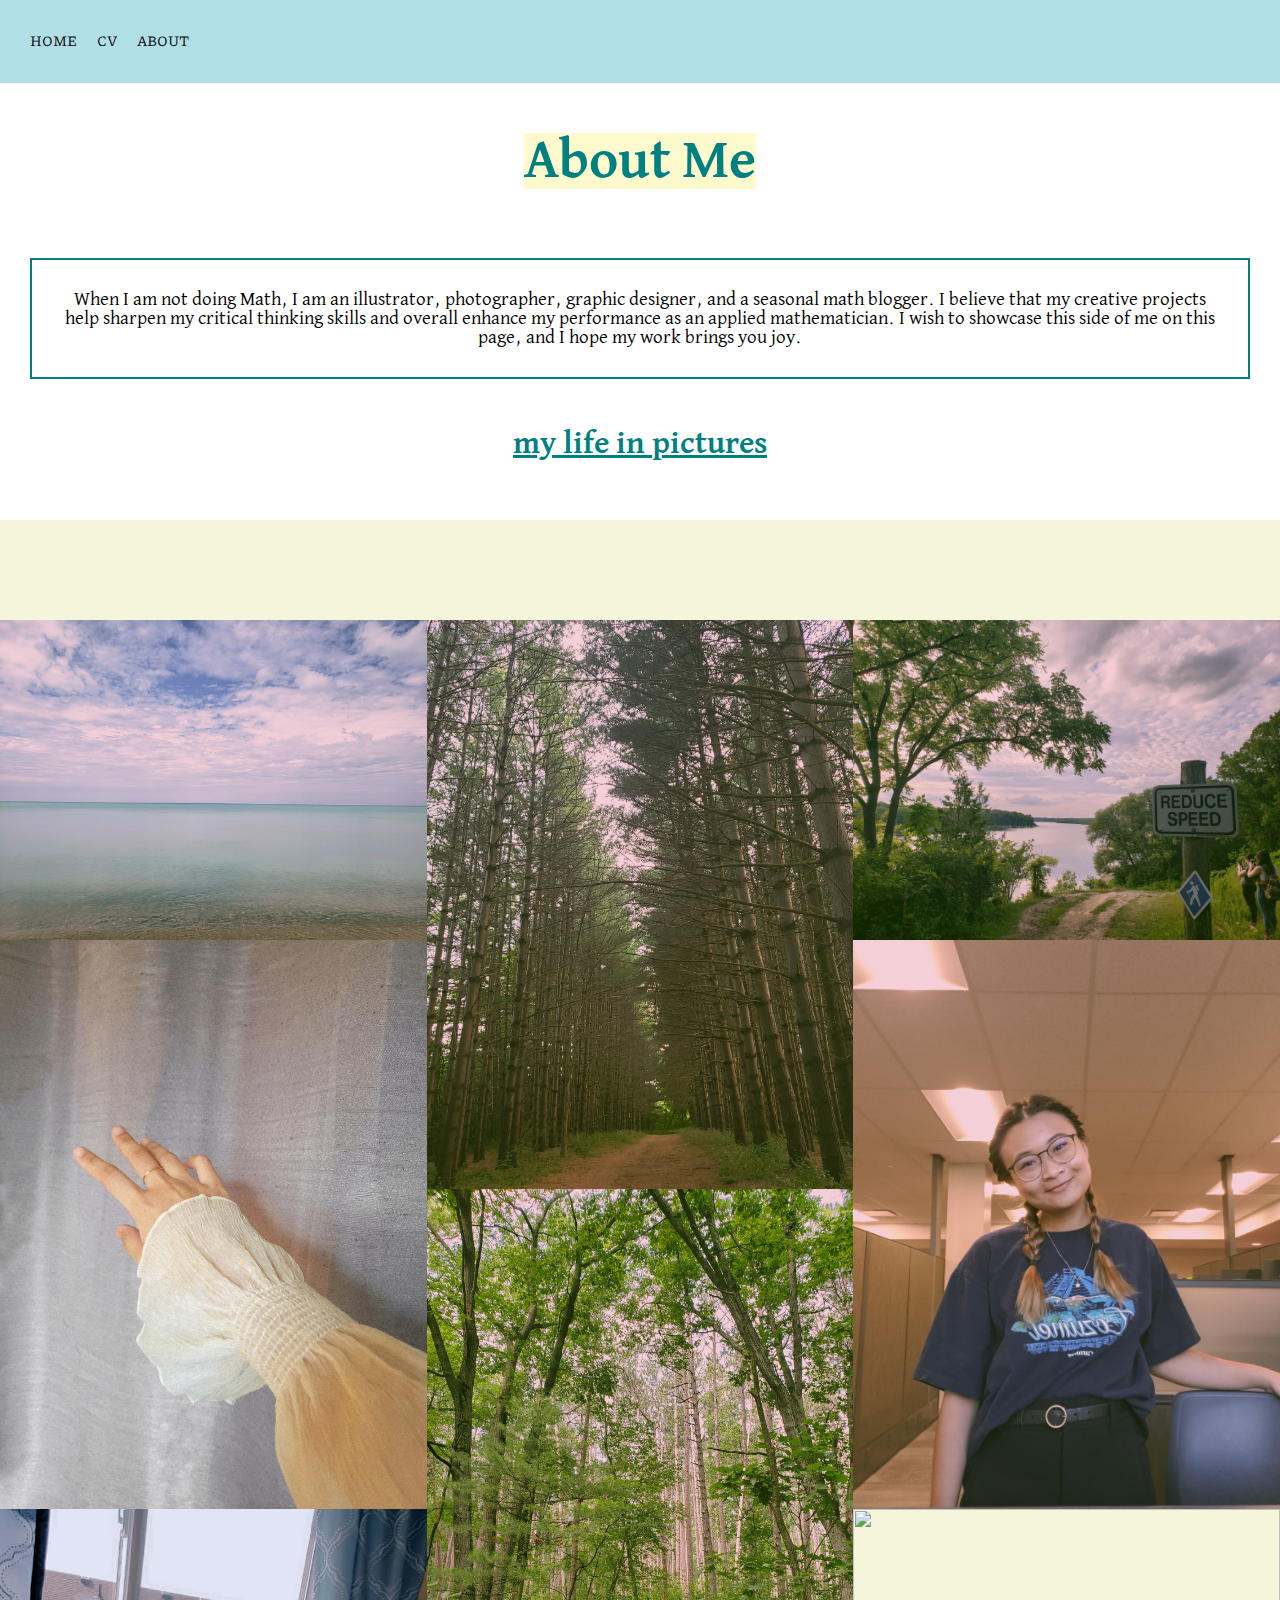
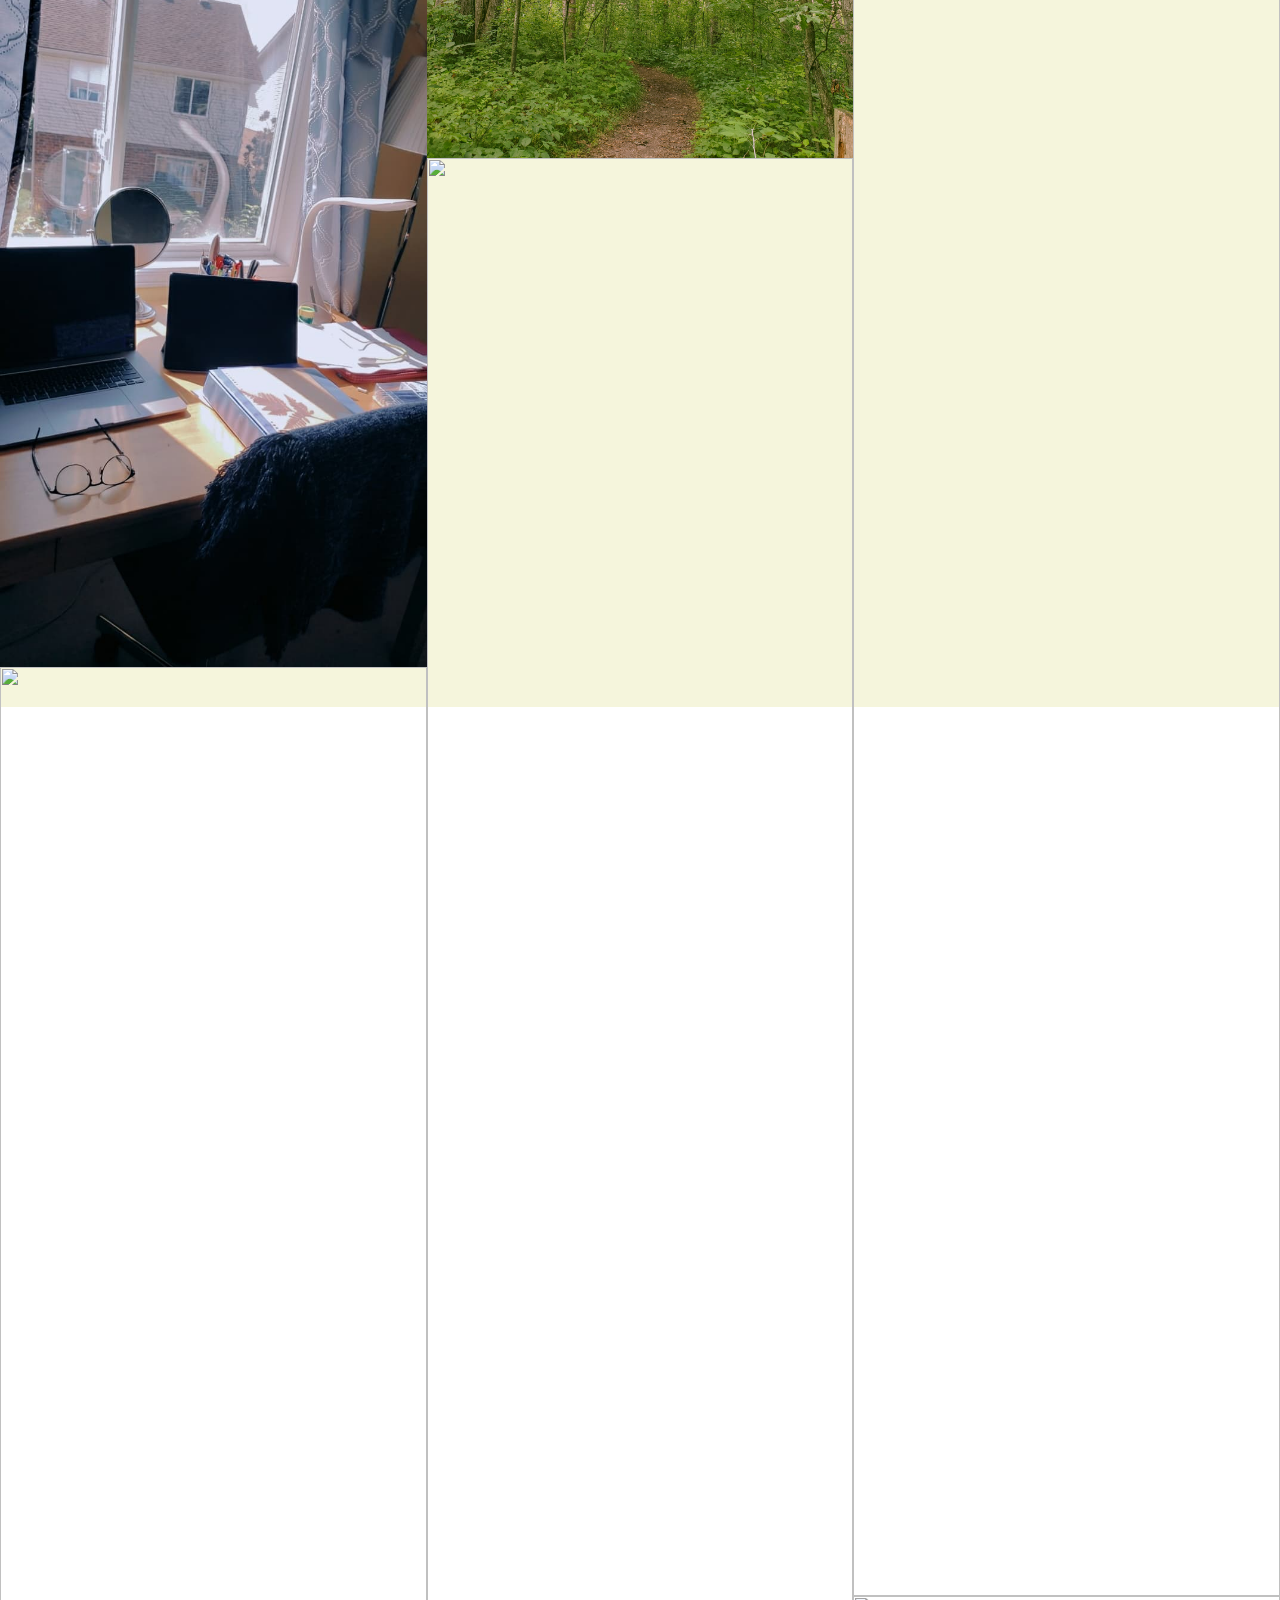
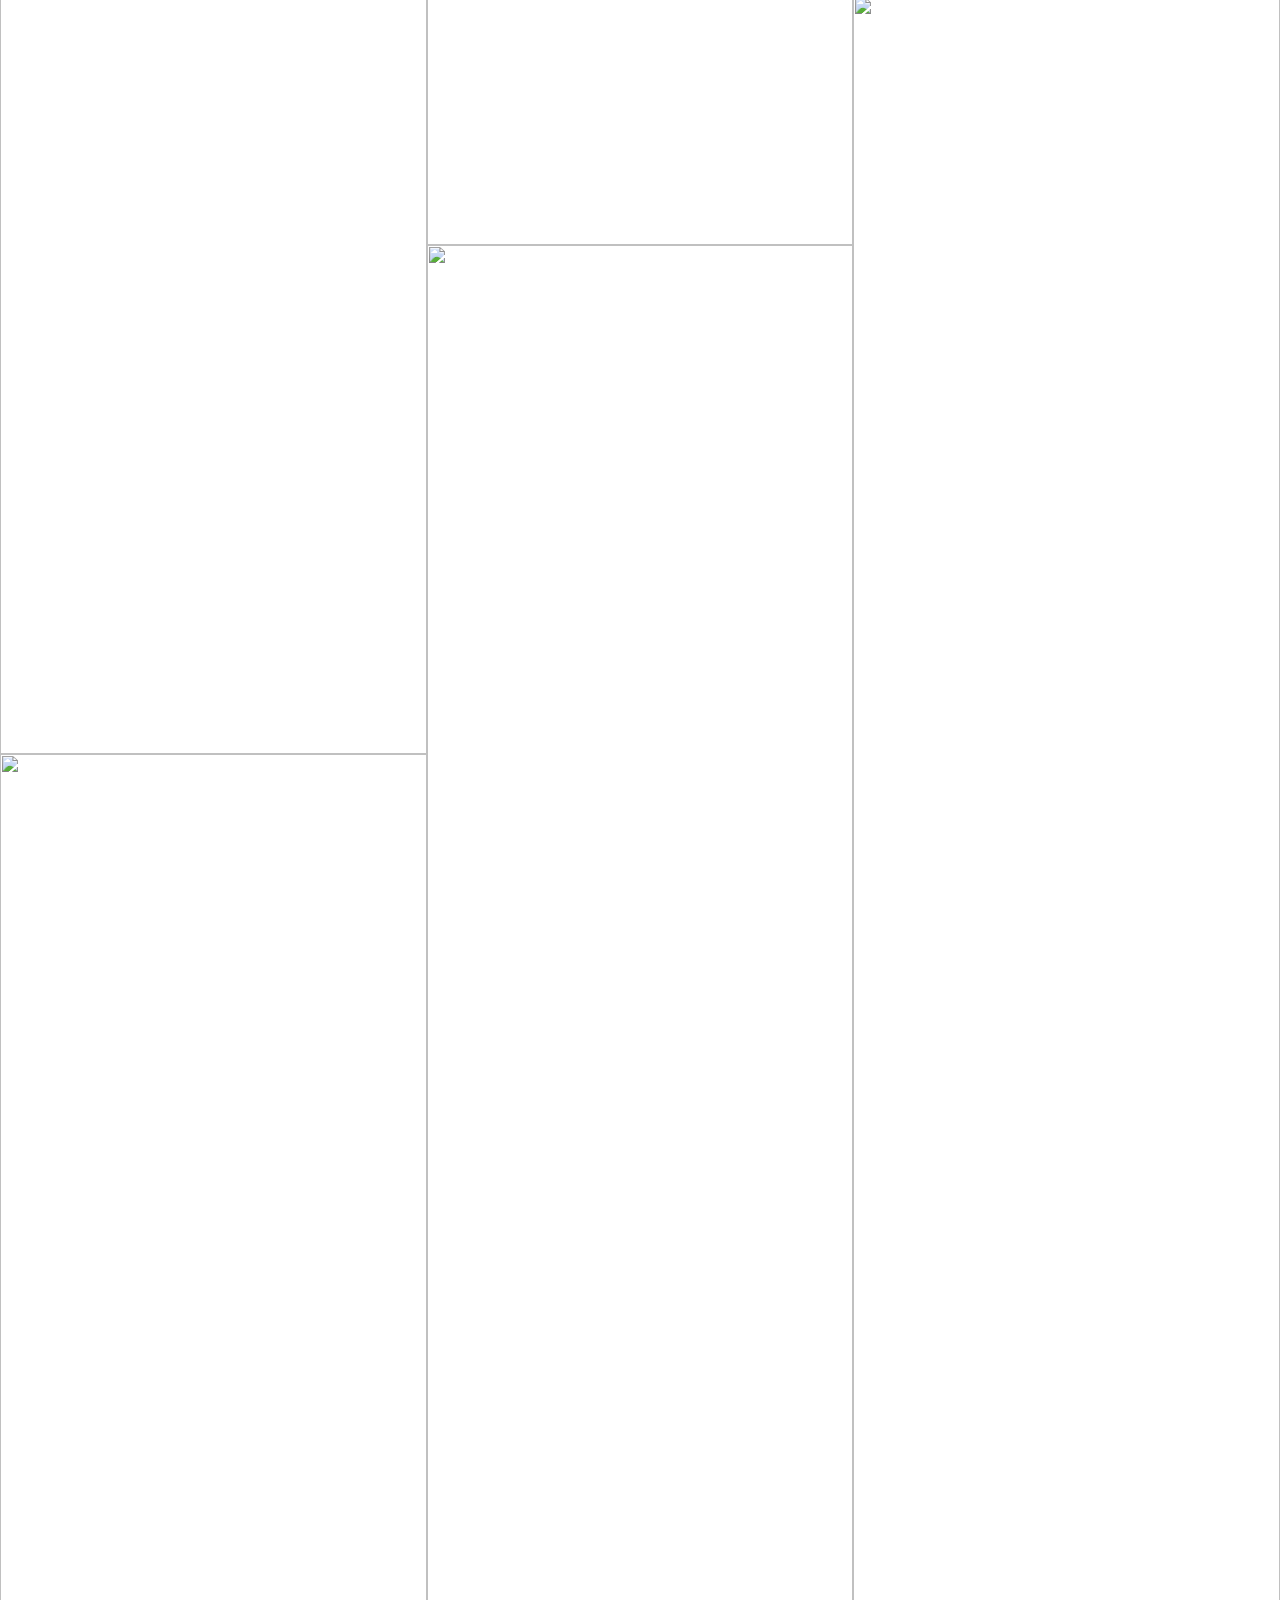
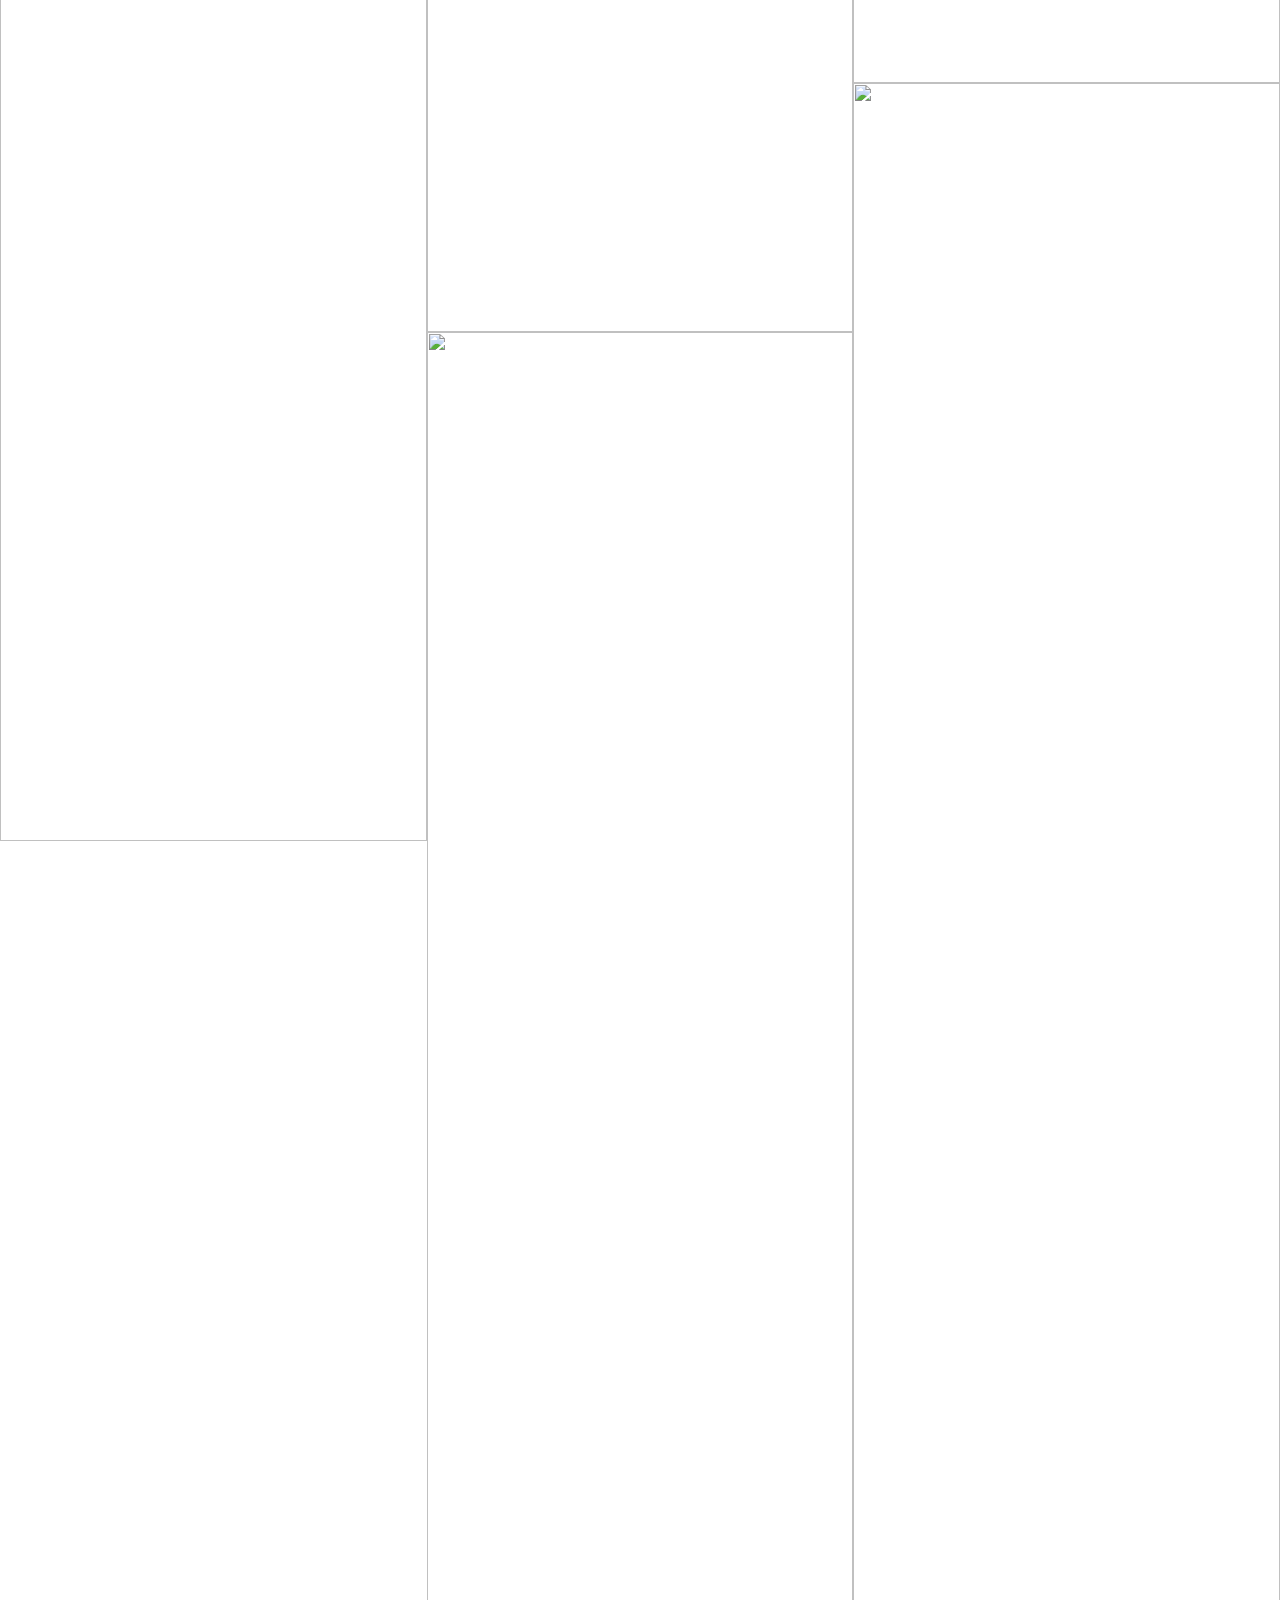
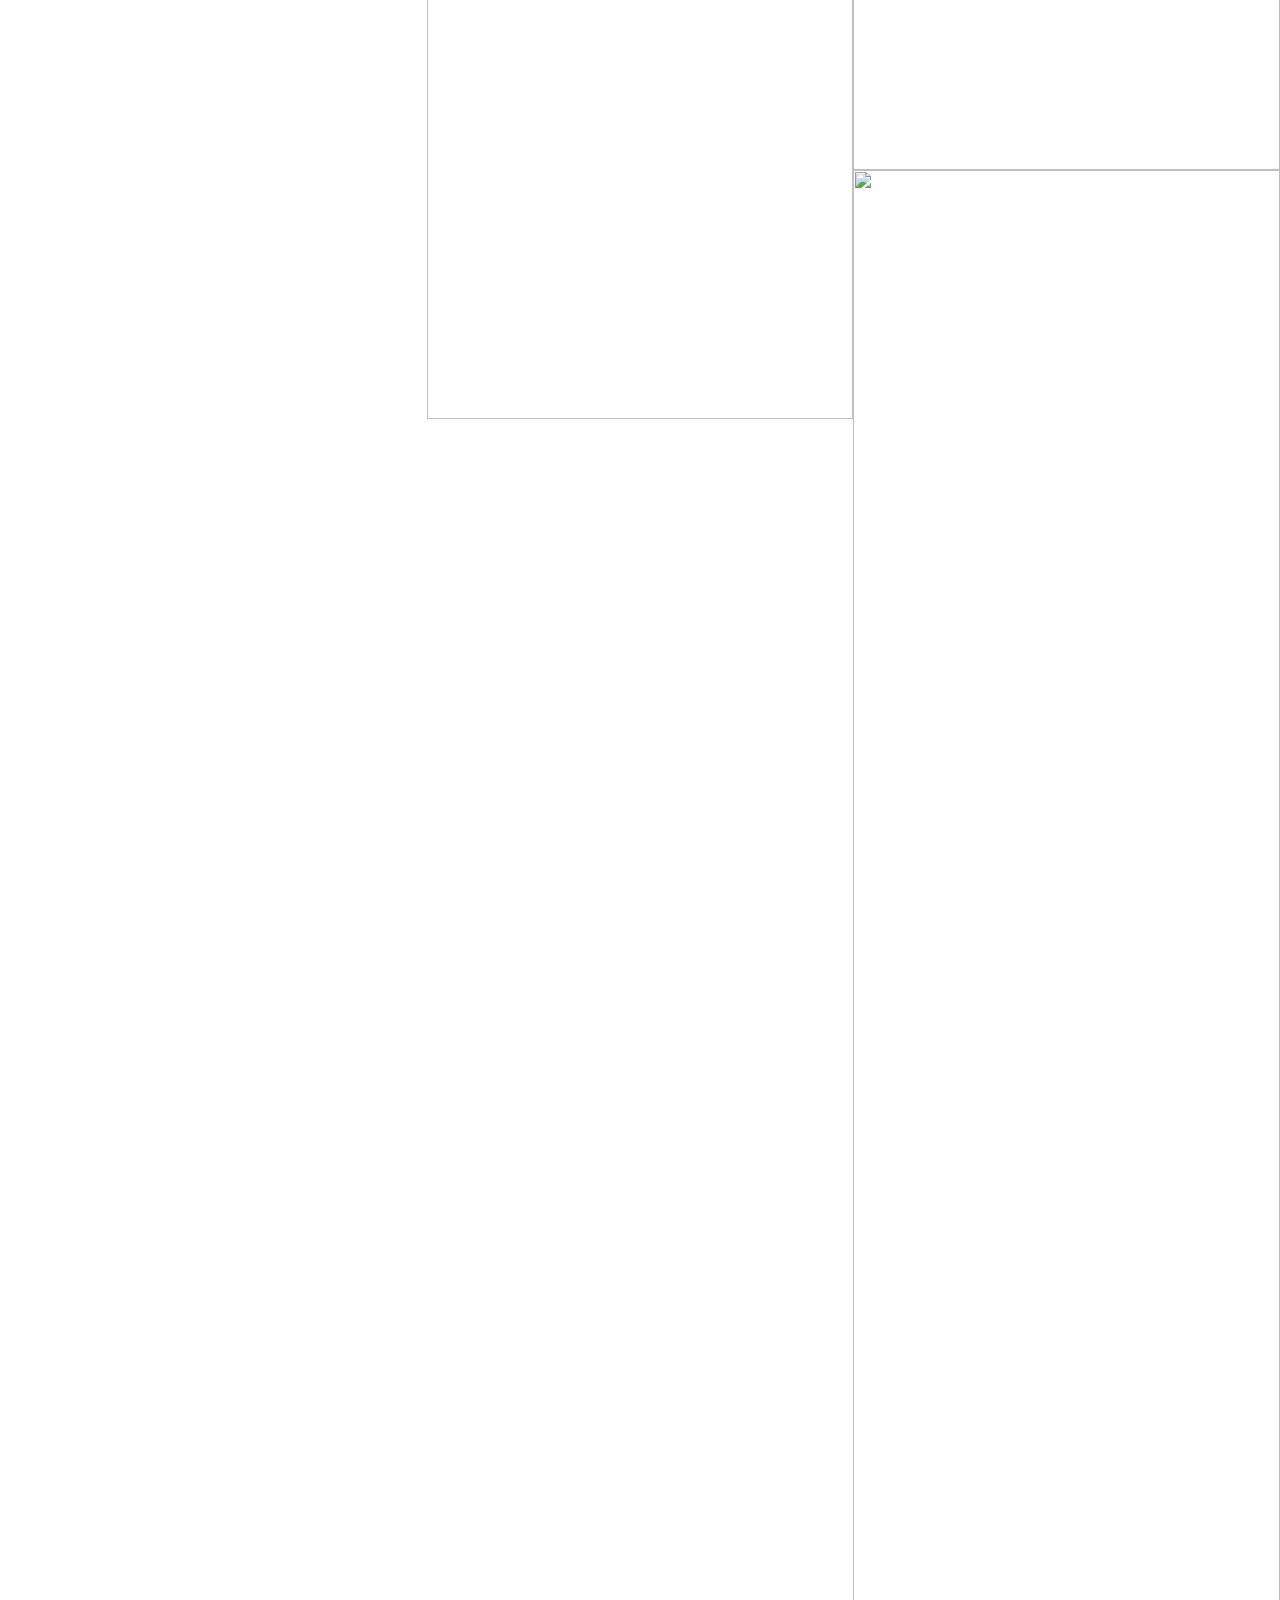
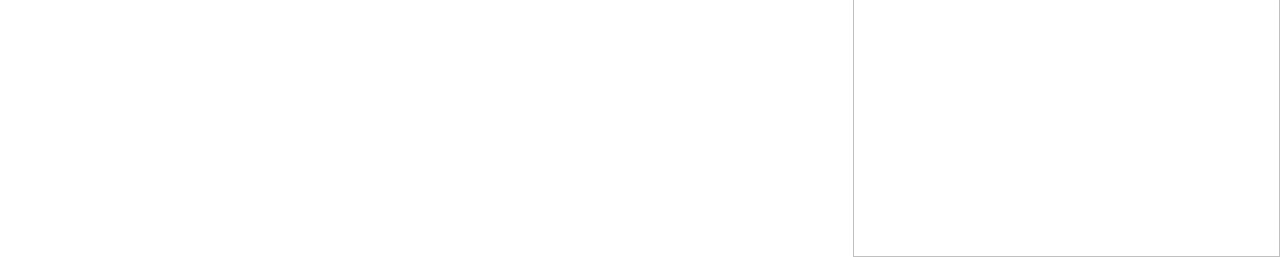
==== about.html @ 5fda8638 "Add files via upload" ====
</<!DOCTYPE html>
<html lang="en" dir="ltr">
  <head>
    <meta charset="utf-8">
    <title>About</title>
    <!-- fonts go here -->
    <link href="https://fonts.googleapis.com/css2?family=David+Libre&display=swap" rel="stylesheet">
    <link href="https://fonts.googleapis.com/css2?family=Piazzolla:ital,wght@1,600&display=swap" rel="stylesheet">
    <link rel="stylesheet" href="styles.css">
  </head>
  <body>
    <div class="container">
            <!-- NAVBAR-->
            <div class="nav-wrapper" id="myHeader">
                <div class="leftside">
                      <div class="nav-link-wrapper">
                          <a href="index.html">Home</a>
                      </div>
                      <div class="nav-link-wrapper">
                          <a href="CVweb.pdf">CV</a>
                      </div>
                      <div class="nav-link-wrapper">
                          <a href="about.html">About</a>
                      </div>
                </div>
              <div class="rightside">
                      <div class="brand">
                        <div> </div>
                      </div>
              </div>
            </div>
            <!-- CONTENT -->
            <div class="content-wrapper" >
              <div class="name"> <span class="highlightme"> About Me </span> </div>
              <div class="aboutprofile">
                <p>When I am not doing Math, I am an illustrator, photographer, graphic designer, and a seasonal math blogger.
                I believe that my creative projects help sharpen my critical thinking skills and overall enhance my performance as an applied mathematician.
                I wish to showcase this side of me on this page, and I hope my work brings you joy. </p>
                <h1> my life in pictures </h1>
                <!-- <table class="center">
                      <tr>
                      <td>photography</td>
                      </tr>
                      <tr>
                      <td>illustration</td>
                    </tr>
                    <tr>
                    <td>graphic design</td>
                  </tr>
                  <tr>
                  <td>applied mathematics </td>
                </tr>
                <tr>
                <td>painting</td>
              </tr>
                  </table> -->
             </div>
            </div>
            <!-- PORTFOLIO -->
               <div class="portfolio">
                  <div class="col1">
                    <img src="images/background1.jpg">
                    <img src="images/background4.jpg">
                    <img src="images/backgroundmath1.jpg">
                    <img src="images/profile6.jpg">
                    <img src="images/background9.jpg">
                  </div>
                  <div class="col2">
                    <img src="images/background2.jpg">
                    <img src="images/background5.jpg">
                    <img src="images/background6.jpg">
                    <img src="images/background8.jpg">
                    <img src="images/profile4.png"> </div>
                  <div class="col3">
                    <img src="images/background3.jpg">
                    <img src="images/profile2.jpg">
                    <img src="images/background7.jpg">
                    <img src="images/background10.jpg">
                    <img src="images/profile5.jpg">
                    <img src="images/background11.jpg">
                    </div>
                </div>
          </div>
</div>


  <script>
  window.onscroll = function() {myFunction()};

  var header = document.getElementById("myHeader");
  var sticky = header.offsetTop;

  function myFunction() {
    if (window.pageYOffset > sticky) {
      header.classList.add("sticky");
    } else {
      header.classList.remove("sticky");
    }
  }
  </script>


  </body>
</html>
---- styles.css ----
/*Master style*/
body{
  margin: 0px;
}
.responsive{
  width: 70%;
  height: auto;
}

.highlightme {background-color: LemonChiffon;}

.container{
  display: grid;
  grid-template-columns: 1fr;
  background-color: Beige;
}

.sticky {
  position: fixed;
  top: 0;
  width: 100%;
}

.sticky + .content-wrapper {
  padding-top: 60px;
}

a:link{
     color: PaleVioletRed;
     text-decoration: none;
}

a:hover{
     color: LightCoral;
     text-decoration: none;
}
a:visited{
  color: PaleVioletRed;
  text-decoration: line-through;
}


/* NAVBAR*/

.nav-wrapper{
  font-family: 'Piazzolla', sans-serif;
  display: flex;
  justify-content: space-between;
  padding: 30px;
  background-color: PowderBlue;
}

.leftside{
    display: flex;
}


.nav-wrapper > .leftside > div{
    margin-right: 20px;
    font-size: 0.9em;
    text-transform: uppercase;
}

.nav-link-wrapper{
  height: 22px;
  border-bottom: 1px solid transparent;
  transition: border-bottom 0.5s;
}

.nav-link-wrapper a {
  color: Black;
  text-decoration: none;
  transition: color 0.5s;
}

.nav-link-wrapper:hover {
  border-bottom: 1px solid black;
}

.nav-link-wrapper a:hover {
    color: Teal;
}

/* Content */
.content-wrapper{
  font-family: 'David Libre', sans-serif;
  display: grid;
  grid-template-columns: 1fr;
  background-color: White;
  margin-bottom: 100px;
}

.name{
  margin-top: 50px;
  margin-bottom: 20px;
  text-align: center;
  font-size: 3.5em;
  color: teal;
  font-weight: bold;
  /* text-transform: uppercase; */
}

/* .profile-wrapper{
  position: relative;
} */

.profile-img img {
  display: block;
  margin-left: auto;
  margin-right: auto;
  margin-bottom: 50px;
  margin-top: 50px;
  }


.title{
  margin-top: 50px;
  margin-bottom: 20px;
  text-align: center;
  font-size: 3em;
  color: teal;
}

.subtitles {
  max-width: 45em;
  margin-left: auto;
  margin-right: auto;
  font-size: 1.2em;
  color: black;
}
.subtitles p{
  text-align: center;
  border: 2px solid Teal;
  padding: 30px;
}

.container > .content-wrapper > .profile-wrapper > .subtitles a:link{
    color: CadetBlue;
    text-decoration: none;
}
.container > .content-wrapper > .profile-wrapper > .subtitles a:hover{
    color: LightCoral;
    text-decoration: none;
}
.container > .content-wrapper > .profile-wrapper > .subtitles a:visited{
    color: PaleVioletRed;
    text-decoration: line-through;
}

table.center {
  margin-left:20%;
  margin-right:20%;
}

table{
  font-size: 1.2em;
  margin-bottom: 50px;
}

tr, td {
  padding-left: 30px;
}

tr:hover{
  background-color: LemonChiffon;
}

.footer-wrapper{
  position: relative;
  width: 100%;
  font-family: 'Piazzolla', sans-serif;
}
.footer-wrapper > img{
  display: block;
  width: 100%;
  height: auto;
}

.overlay {
  position: absolute;
  top: 0;
  bottom: 0;
  left: 0;
  right: 0;
  height: 100%;
  width: 100%;
  opacity: 0;
  transition: .5s ease;
  background-color: Teal;
}

.footer-wrapper:hover .overlay {
  opacity: 1;
}

.footer-text {
  margin: 30px;
  position: absolute;
  top: 50%;
  left: 50%;
  transform: translate(-50%, -50%);
  -ms-transform: translate(-50%, -50%);
  border-bottom: 1px solid LemonChiffon;
}

.footer-text p{
  text-align: center;
  color: LemonChiffon;
  font-size: 20px;
}


/* ABOUT ME */

.aboutprofile{
  display: grid;
  grid-template-columns: 1fr;
  padding: 30px;
}

.aboutimg{
  width: 100%;
  height: auto;
}

.aboutprofile > p {
  text-align: center;
  padding: 30px;
  font-size: 1.2em;
  margin-left: auto;
  margin-right: auto;
  border: 2px solid Teal;
}

.aboutprofile > table {
  background-color: PowderBlue;
  padding: 30px;
}

.aboutprofile > table tr:hover{
  text-decoration: line-through;
}

.aboutprofile > h1{
  text-decoration: underline;
}

h1{
  text-align: center;
  color: Teal;
  margin-top: 30px;
  margin-bottom: 30px;
}

/*portfolio*/
.portfolio{
  display: grid;
  grid-template-columns: 1fr 1fr 1fr;
}

.col1 img{
  width: 100%;
  height: auto;
}

.col2 img{
  width: 100%;
  height: auto;
}


.col3 img{
  width: 100%;
  height: auto;
}
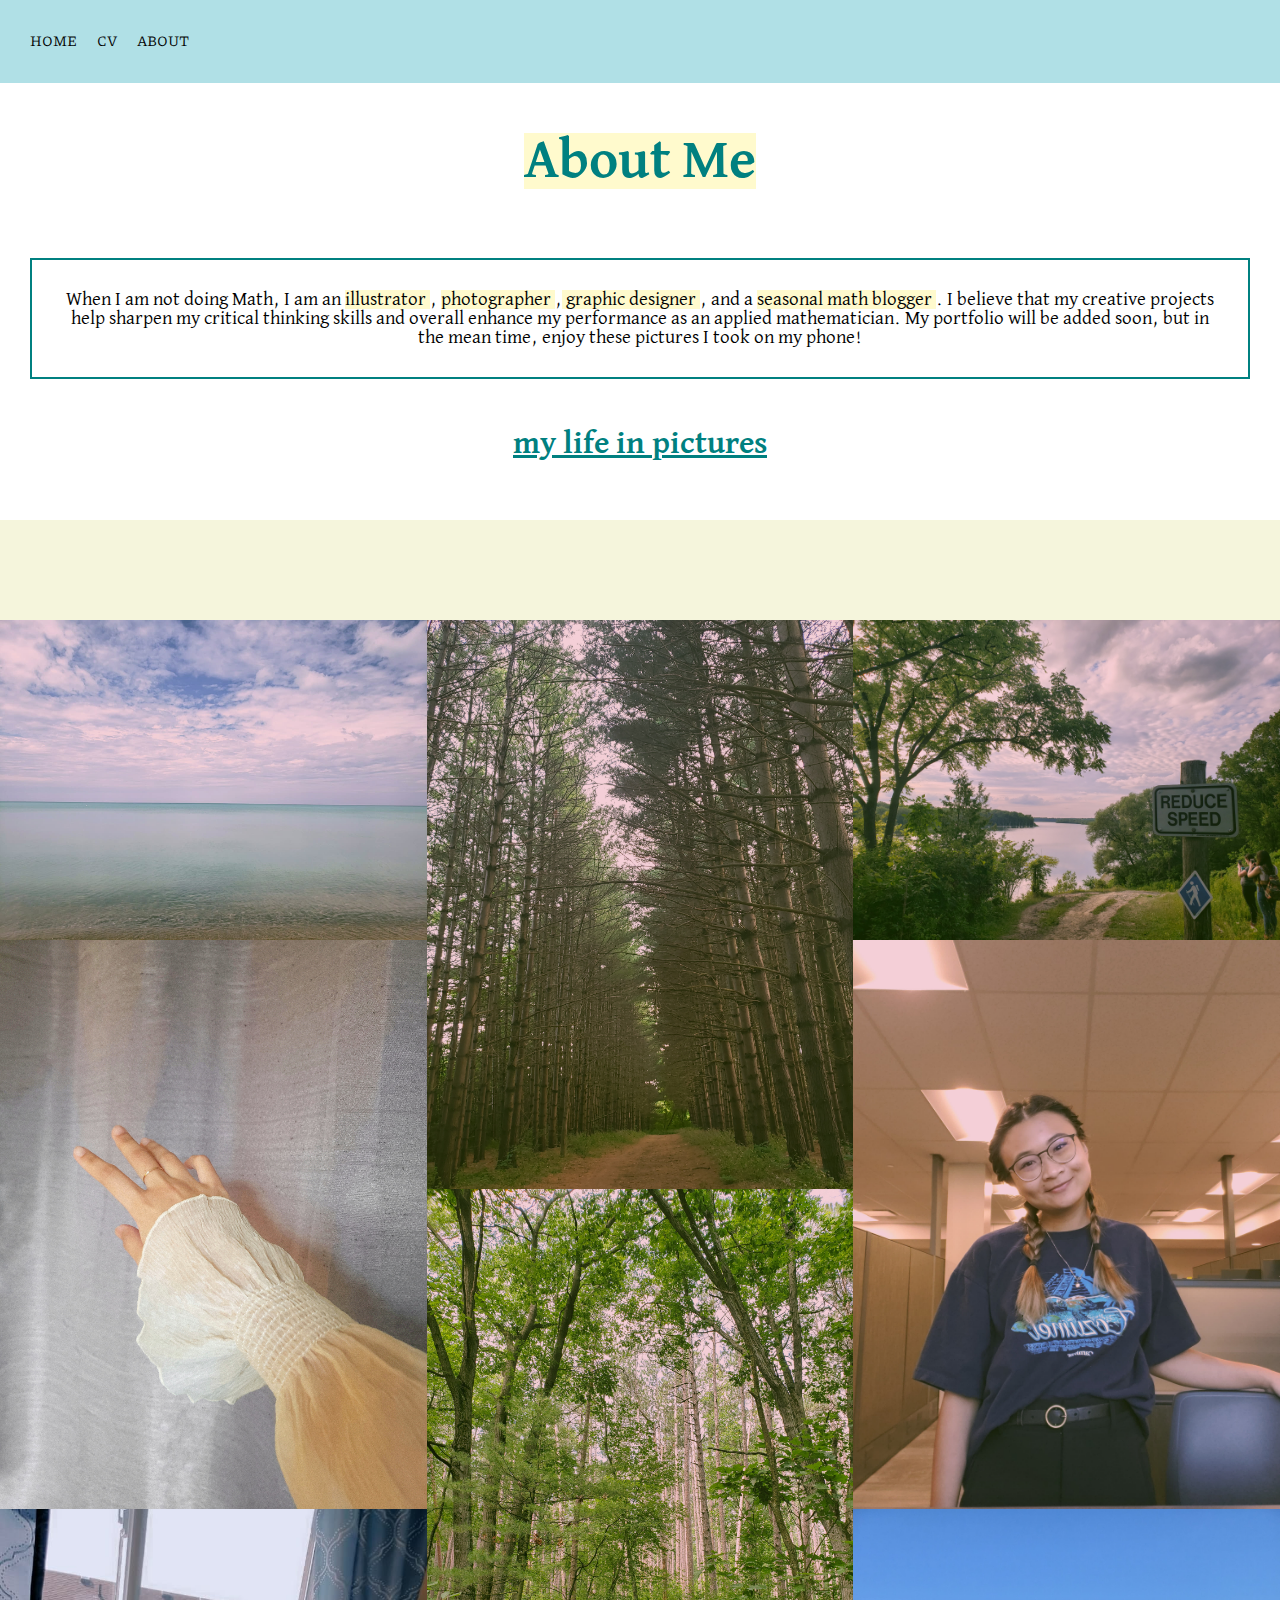
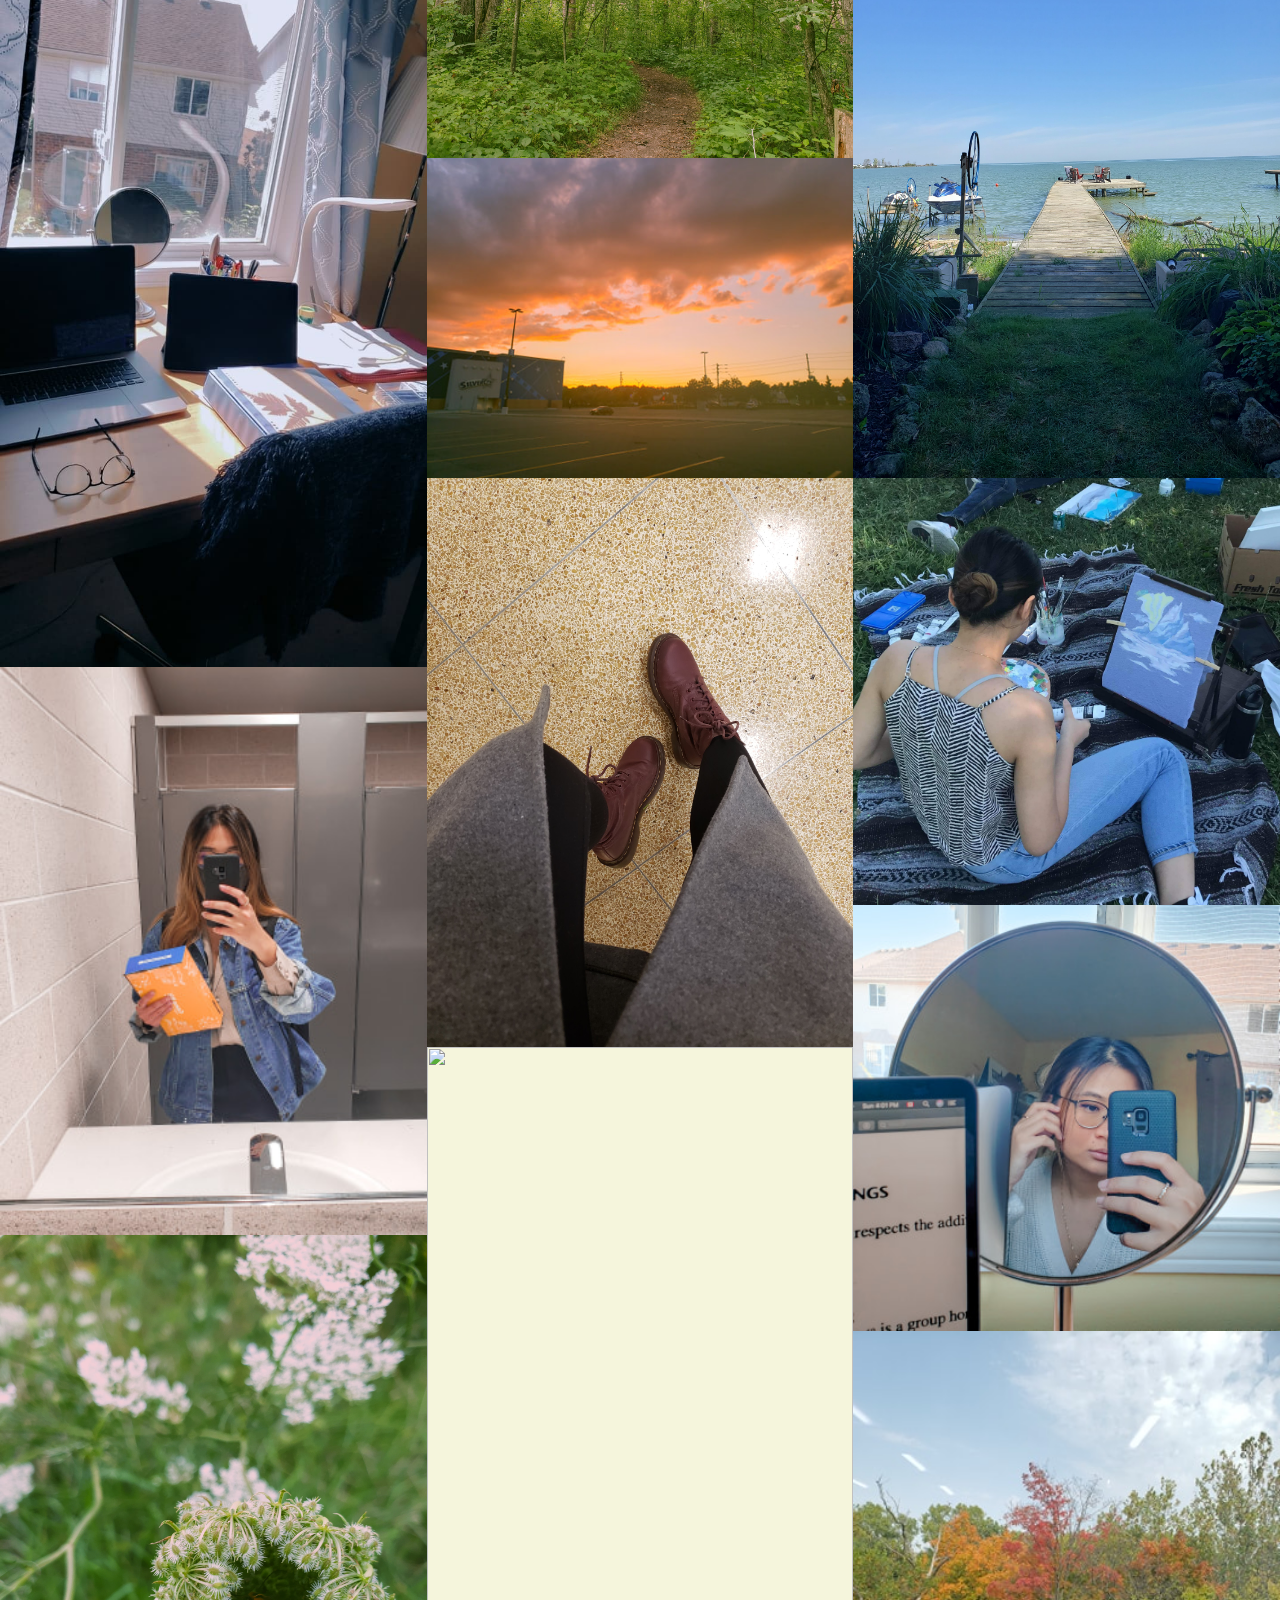
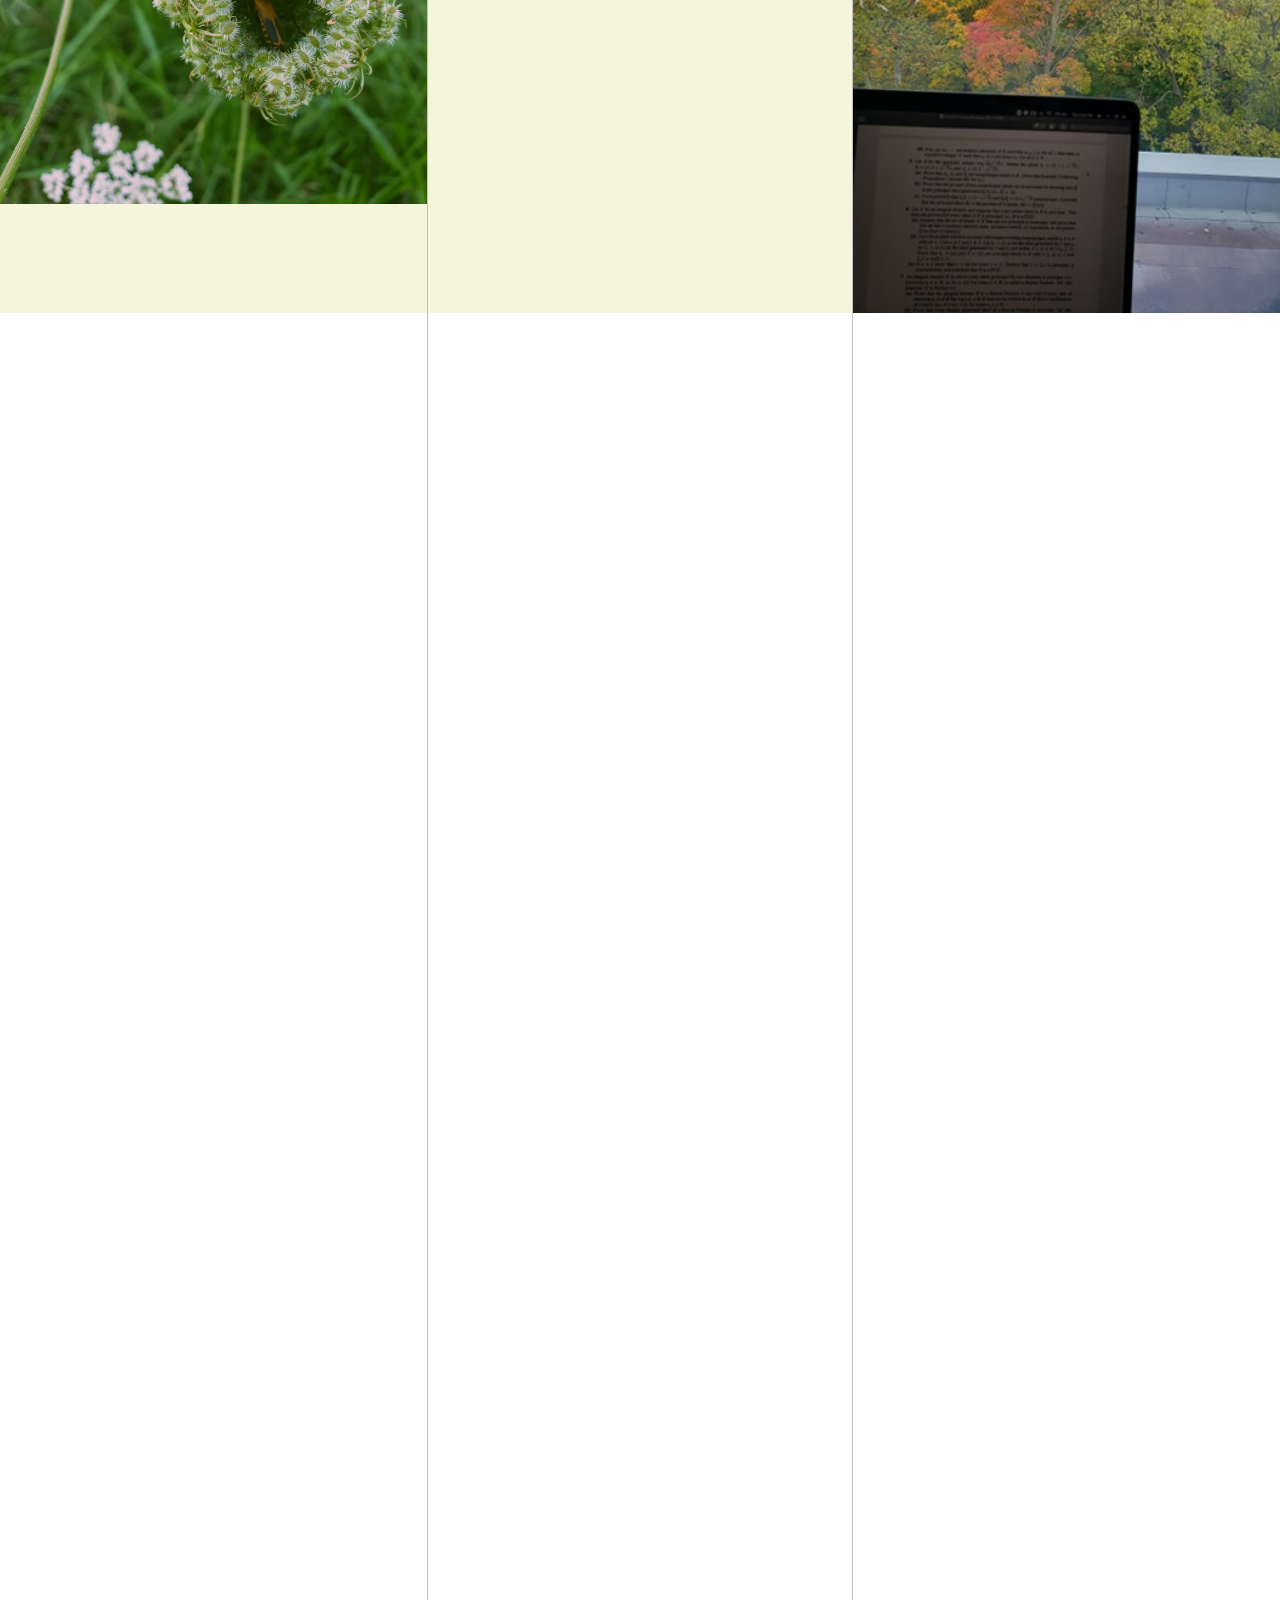
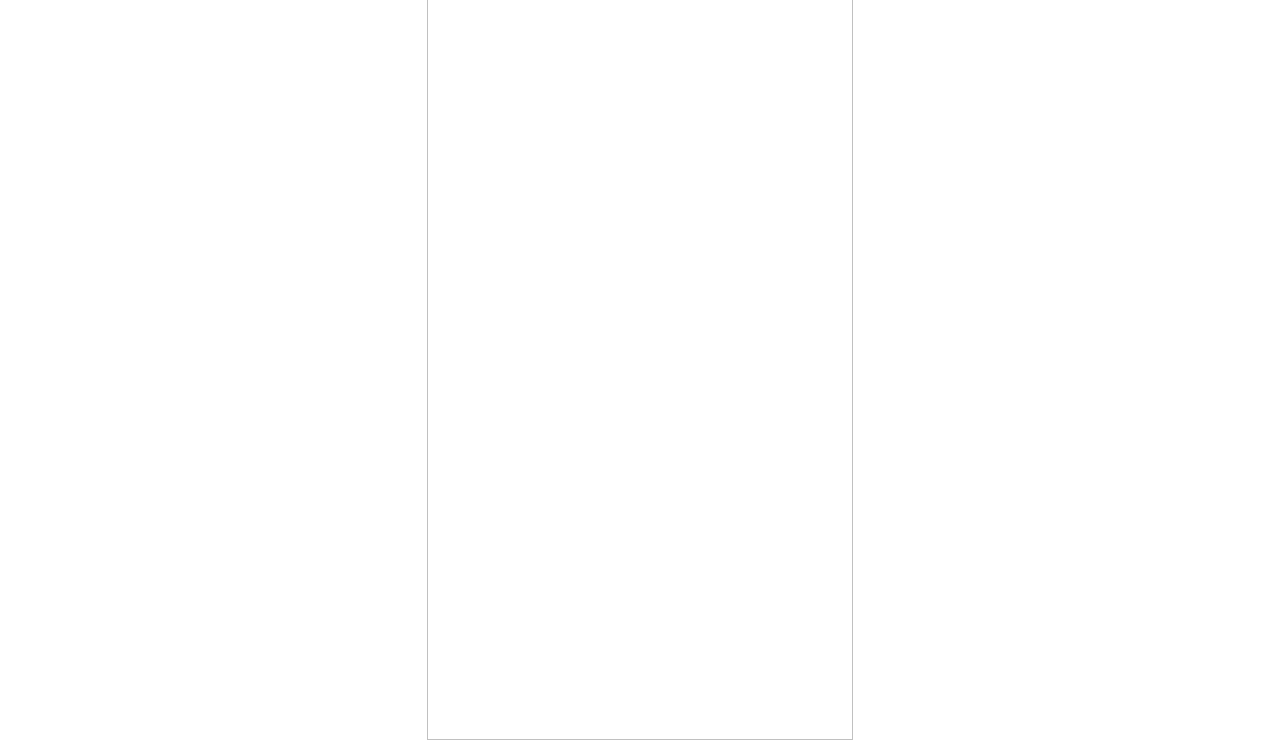
==== commit 3e76eb75: "change about blurb" ====
--- a/about.html
+++ b/about.html
@@ -33,9 +33,9 @@
             <div class="content-wrapper" >
               <div class="name"> <span class="highlightme"> About Me </span> </div>
               <div class="aboutprofile">
-                <p>When I am not doing Math, I am an illustrator, photographer, graphic designer, and a seasonal math blogger.
+                <p>When I am not doing Math, I am an <span class="highlightme">illustrator </span>, <span class="highlightme">photographer </span>,<span class="highlightme"> graphic designer </span>, and a <span class="highlightme">seasonal math blogger </span>.
                 I believe that my creative projects help sharpen my critical thinking skills and overall enhance my performance as an applied mathematician.
-                I wish to showcase this side of me on this page, and I hope my work brings you joy. </p>
+                My portfolio will be added soon, but in the mean time, enjoy these pictures I took on my phone! </p>
                 <h1> my life in pictures </h1>
                 <!-- <table class="center">
                       <tr>
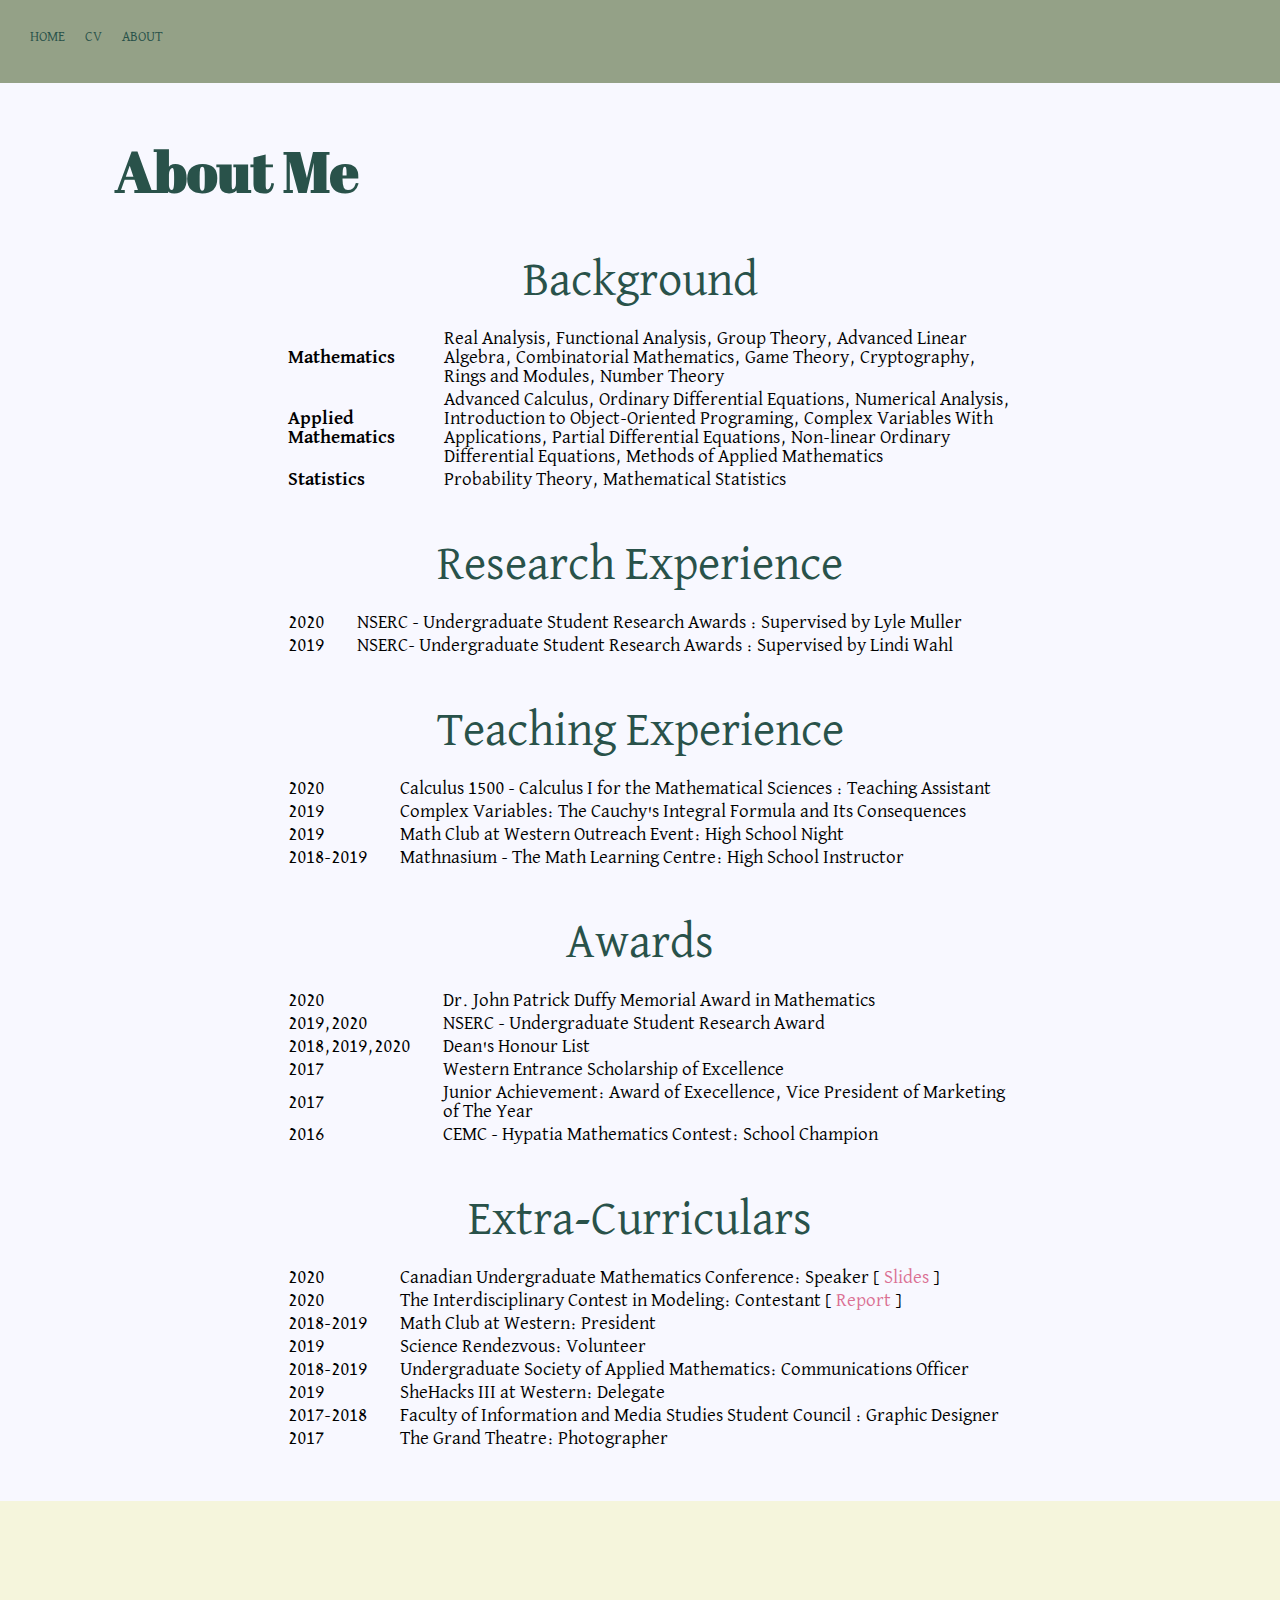
==== commit 5124a0f6: "updated homepage" ====
--- a/about.html
+++ b/about.html
@@ -6,6 +6,7 @@
     <!-- fonts go here -->
     <link href="https://fonts.googleapis.com/css2?family=David+Libre&display=swap" rel="stylesheet">
     <link href="https://fonts.googleapis.com/css2?family=Piazzolla:ital,wght@1,600&display=swap" rel="stylesheet">
+    <link href="https://fonts.googleapis.com/css2?family=Abril+Fatface&display=swap" rel="stylesheet">
     <link rel="stylesheet" href="styles.css">
   </head>
   <body>
@@ -31,33 +32,116 @@
             </div>
             <!-- CONTENT -->
             <div class="content-wrapper" >
-              <div class="name"> <span class="highlightme"> About Me </span> </div>
-              <div class="aboutprofile">
-                <p>When I am not doing Math, I am an <span class="highlightme">illustrator </span>, <span class="highlightme">photographer </span>,<span class="highlightme"> graphic designer </span>, and a <span class="highlightme">seasonal math blogger </span>.
-                I believe that my creative projects help sharpen my critical thinking skills and overall enhance my performance as an applied mathematician.
-                My portfolio will be added soon, but in the mean time, enjoy these pictures I took on my phone! </p>
-                <h1> my life in pictures </h1>
-                <!-- <table class="center">
-                      <tr>
-                      <td>photography</td>
-                      </tr>
-                      <tr>
-                      <td>illustration</td>
-                    </tr>
-                    <tr>
-                    <td>graphic design</td>
-                  </tr>
-                  <tr>
-                  <td>applied mathematics </td>
-                </tr>
-                <tr>
-                <td>painting</td>
-              </tr>
-                  </table> -->
+              <div class="name"> <span style="font-size: 3.5em; font-family: Abril Fatface"> About Me </span> </div>
+               <!-- <div class="aboutprofile">
+                <p> I first became fastinated with math when I was in my first year at Western University, so I switched my major from media studies to applied math, as I saw the power in applications of math in everyday life.  When I'm not doing math, I am an illustrator, a graphic designer, and a photographer. </p>
+             </div> -->
+             <div class="cvsum-wrapper">
+               <div class="title"> Background </div>
+                 <div class"experiences">
+                     <table class="center">
+                           <tr>
+                           <td> <b> Mathematics </b> </td>
+                           <td> Real Analysis, Functional Analysis, Group Theory, Advanced Linear Algebra, Combinatorial Mathematics, Game Theory, Cryptography, Rings and Modules, Number Theory  </td>
+                           </tr>
+                           <tr>
+                           <td> <b> Applied Mathematics </b> </td>
+                           <td> Advanced Calculus, Ordinary Differential Equations, Numerical Analysis, Introduction to Object-Oriented Programing, Complex Variables With Applications, Partial Differential Equations, Non-linear Ordinary Differential Equations, Methods of Applied Mathematics  </td>
+                         </tr>
+                         <tr>
+                         <td> <b> Statistics </b> </td>
+                         <td> Probability Theory, Mathematical Statistics </td>
+                       </tr>
+                       </table>
+                     </div>
+                 <div class="title"> Research Experience </div>
+                   <div class"experiences">
+                       <table class="center">
+                             <tr>
+                             <td>2020</td>
+                             <td> NSERC - Undergraduate Student Research Awards : Supervised by Lyle Muller </td>
+                             </tr>
+                             <tr>
+                             <td>2019</td>
+                             <td> NSERC- Undergraduate Student Research Awards : Supervised by Lindi Wahl</td>
+                           </tr>
+                         </table>
+                       </div>
+                 <div class="title"> Teaching Experience </div>
+                 <div class="experiences">
+                     <table class="center" >
+                       <tr>
+                       <td> 2020 </td> <td> Calculus 1500 - Calculus I for the Mathematical Sciences : Teaching Assistant </td>
+                       </tr>
+                       <tr>
+                       <td> 2019 </td> <td> Complex Variables: The Cauchy's Integral Formula and Its Consequences</td>
+                       </tr>
+                       <tr>
+                       <td> 2019 </td> <td> Math Club at Western Outreach Event: High School Night </td>
+                       </tr>
+                       <tr>
+                       <td> 2018-2019 </td> <td> Mathnasium - The Math Learning Centre: High School Instructor </td>
+                       </tr>
+                     </table>
+                 </div>
+                 <div class="title"> Awards </div>
+                 <div class="experiences">
+                   <table class="center" >
+                     <tr>
+                     <td> 2020 </td> <td> Dr. John Patrick Duffy Memorial Award in Mathematics </td>
+                     </tr>
+                     <tr>
+                     <td> 2019,2020 </td> <td> NSERC - Undergraduate Student Research Award </td>
+                     </tr>
+                     <tr>
+                     <td> 2018,2019,2020 </td> <td> Dean's Honour List</td>
+                     </tr>
+                     <tr>
+                     <td> 2017 </td> <td> Western Entrance Scholarship of Excellence </td>
+                     </tr>
+                     <tr>
+                     <td> 2017 </td> <td> Junior Achievement: Award of Execellence, Vice President of Marketing of The Year </td>
+                     </tr>
+                     <tr>
+                     <td> 2016 </td> <td> CEMC - Hypatia Mathematics Contest: School Champion </td>
+                     </tr>
+                   </table>
+                 </div>
+                 <div class="title"> Extra-Curriculars </div>
+                 <div class="experiences">
+                   <table class="center" >
+                     <tr>
+                     <td> 2020 </td> <td> Canadian Undergraduate Mathematics Conference: Speaker [<a href="CUMC2020.pdf"> Slides </a>] </td>
+                     </tr>
+                     <tr>
+                     <td> 2020 </td> <td> The Interdisciplinary Contest in Modeling: Contestant [ <a href="ICM.pdf"> Report </a>]</td>
+                     </tr>
+                     <tr>
+                     <td> 2018-2019 </td> <td> Math Club at Western: President </td>
+                     </tr>
+                     <tr>
+                     <td> 2019 </td> <td> Science Rendezvous: Volunteer </td>
+                     </tr>
+                     <td> 2018-2019 </td> <td> Undergraduate Society of Applied Mathematics: Communications Officer </td>
+                     </tr>
+                     <tr>
+                     <td> 2019 </td> <td> SheHacks III at Western: Delegate </td>
+                     </tr>
+                     <tr>
+                     <td> 2017-2018 </td> <td> Faculty of Information and Media Studies Student Council : Graphic Designer </td>
+                     </tr>
+                     <tr>
+                     <td> 2017 </td> <td> The Grand Theatre: Photographer </td>
+                     </tr>
+                   </table>
+                 </div>
              </div>
+
+
             </div>
+
             <!-- PORTFOLIO -->
-               <div class="portfolio">
+               <!-- <div class="portfolio">
                   <div class="col1">
                     <img src="images/background1.jpg">
                     <img src="images/background4.jpg">
@@ -79,7 +163,7 @@
                     <img src="images/profile5.jpg">
                     <img src="images/background11.jpg">
                     </div>
-                </div>
+                </div> -->
           </div>
 </div>
 
--- a/styles.css
+++ b/styles.css
@@ -7,7 +7,7 @@
   height: auto;
 }
 
-.highlightme {background-color: LemonChiffon;}
+.highlightme {background-color: ghostwhite;}
 
 .container{
   display: grid;
@@ -43,11 +43,11 @@
 /* NAVBAR*/
 
 .nav-wrapper{
-  font-family: 'Piazzolla', sans-serif;
+  font-family: 'David Libre', sans-serif;
   display: flex;
   justify-content: space-between;
   padding: 30px;
-  background-color: PowderBlue;
+  background-color: #94A187;
 }
 
 .leftside{
@@ -68,7 +68,7 @@
 }
 
 .nav-link-wrapper a {
-  color: Black;
+  color: #29524A;
   text-decoration: none;
   transition: color 0.5s;
 }
@@ -84,18 +84,20 @@
 /* Content */
 .content-wrapper{
   font-family: 'David Libre', sans-serif;
-  display: grid;
-  grid-template-columns: 1fr;
-  background-color: White;
+  /* display: grid;
+  grid-template-columns: 1fr; */
+  background-color: #F8F8FF;
   margin-bottom: 100px;
 }
 
 .name{
+  /* font-family: 'Abril Fatface', sans-serif; */
   margin-top: 50px;
   margin-bottom: 20px;
-  text-align: center;
-  font-size: 3.5em;
-  color: teal;
+  margin-left: 9%;
+  text-align: left;
+  /* font-size: 3.5em; */
+  color: #29524A;
   font-weight: bold;
   /* text-transform: uppercase; */
 }
@@ -110,6 +112,7 @@
   margin-right: auto;
   margin-bottom: 50px;
   margin-top: 50px;
+  box-shadow: 10px 10px 5px grey;
   }
 
 
@@ -118,19 +121,45 @@
   margin-bottom: 20px;
   text-align: center;
   font-size: 3em;
-  color: teal;
+  color: #29524A;
+}
+
+.greet{
+  margin-left: 10%;
+  font-size:12em;
+  font-family: 'Abril Fatface';
+  color: #29524A;
+}
+.button-wrapper{
+    margin-left: 16%;
+}
+.button-style{
+    width: 150px;
+    border: none;
+    color: #29524A;
+    padding: 15px 32px;
+    text-align: center;
+    font-family: 'Abril Fatface';
+    display: inline-block;
+    font-size: 1.5em;
+    margin: 4px 2px;
+    cursor: pointer;
+    background-color: #e9bcb7;
+    border-radius: 24px;
 }
 
 .subtitles {
-  max-width: 45em;
-  margin-left: auto;
-  margin-right: auto;
-  font-size: 1.2em;
+  max-width: 30em;
+  /* margin-left: auto;
+  margin-right: auto; */
+  margin-top: auto;
+  margin-bottom: auto;
+  font-size: 1.5em;
   color: black;
+
 }
 .subtitles p{
-  text-align: center;
-  border: 2px solid Teal;
+  text-align: left;
   padding: 30px;
 }
 
@@ -200,12 +229,12 @@
   left: 50%;
   transform: translate(-50%, -50%);
   -ms-transform: translate(-50%, -50%);
-  border-bottom: 1px solid LemonChiffon;
+  border-bottom: 1px solid #94A187;
 }
 
 .footer-text p{
   text-align: center;
-  color: LemonChiffon;
+  color: #29524A;
   font-size: 20px;
 }
 
@@ -213,9 +242,6 @@
 /* ABOUT ME */
 
 .aboutprofile{
-  display: grid;
-  grid-template-columns: 1fr;
-  padding: 30px;
 }
 
 .aboutimg{
@@ -224,12 +250,11 @@
 }
 
 .aboutprofile > p {
-  text-align: center;
-  padding: 30px;
+  text-align: left;
   font-size: 1.2em;
+  max-width: 50em;
   margin-left: auto;
   margin-right: auto;
-  border: 2px solid Teal;
 }
 
 .aboutprofile > table {
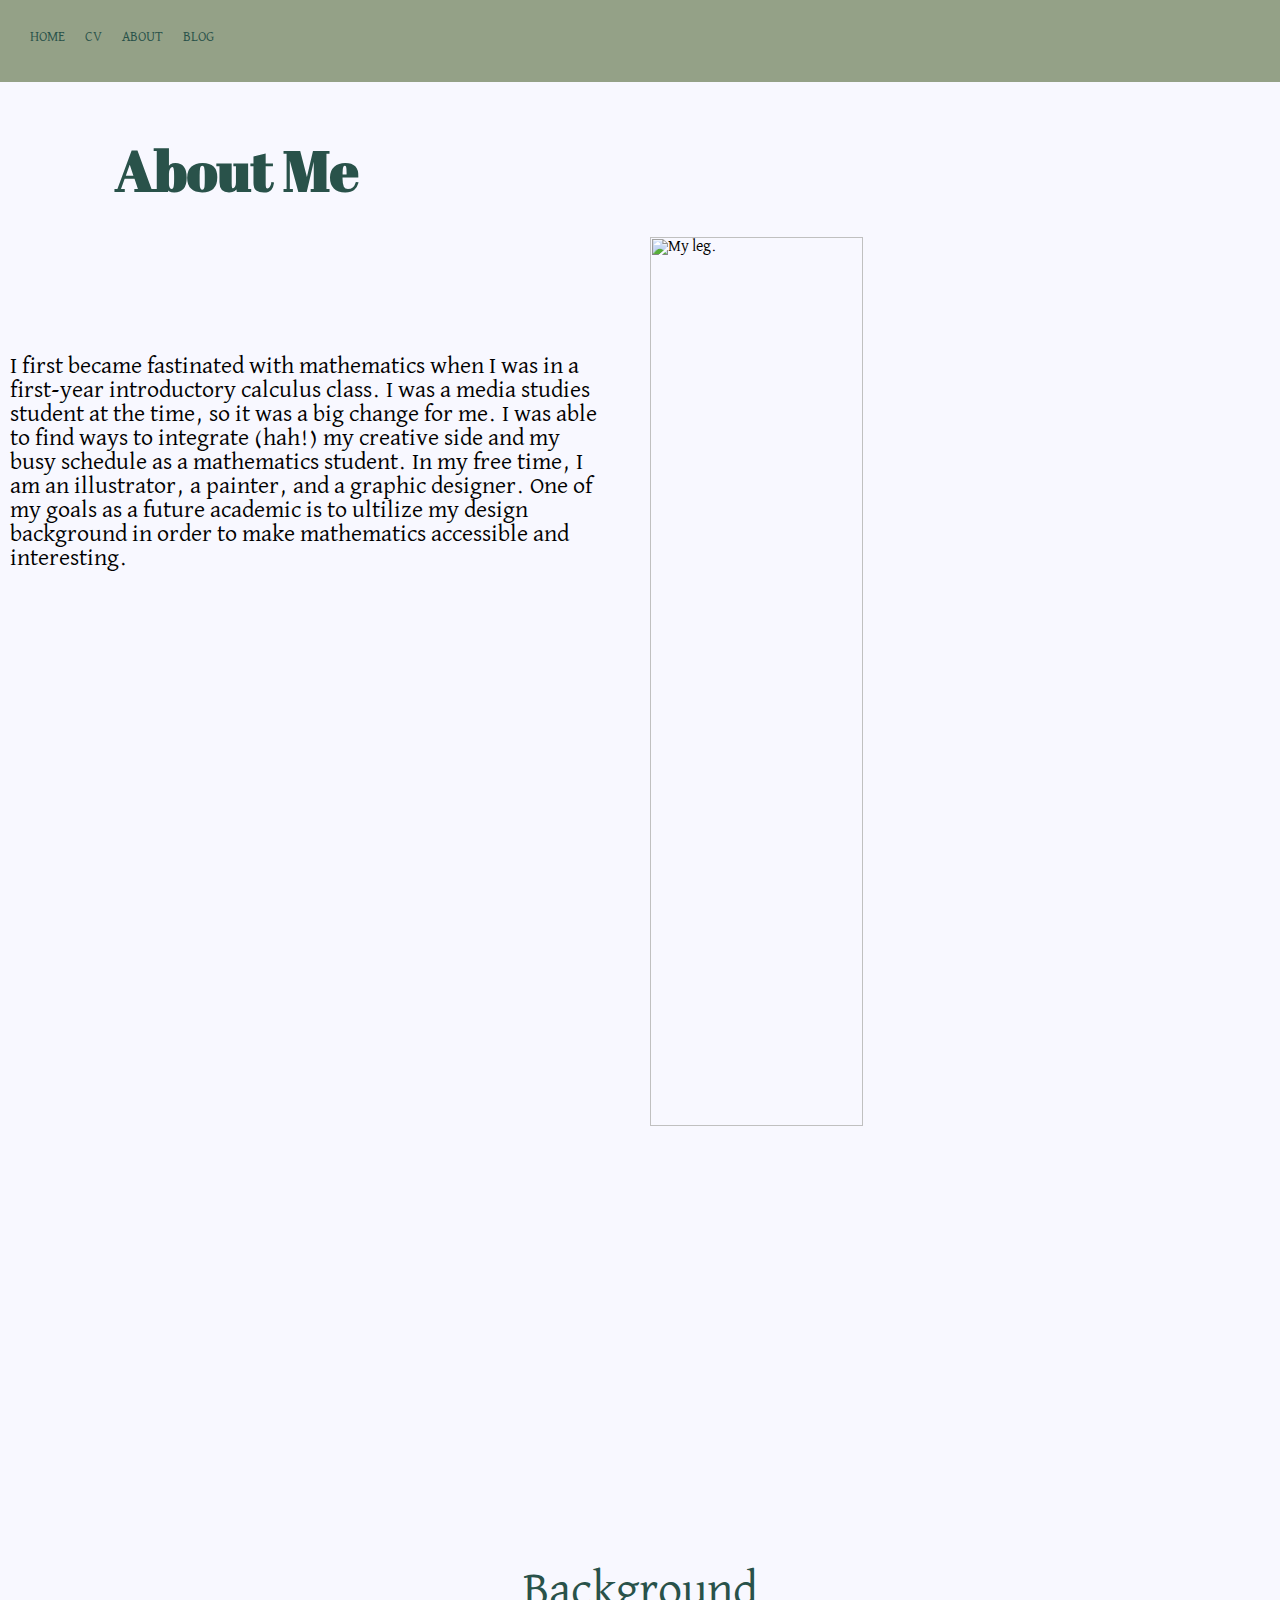
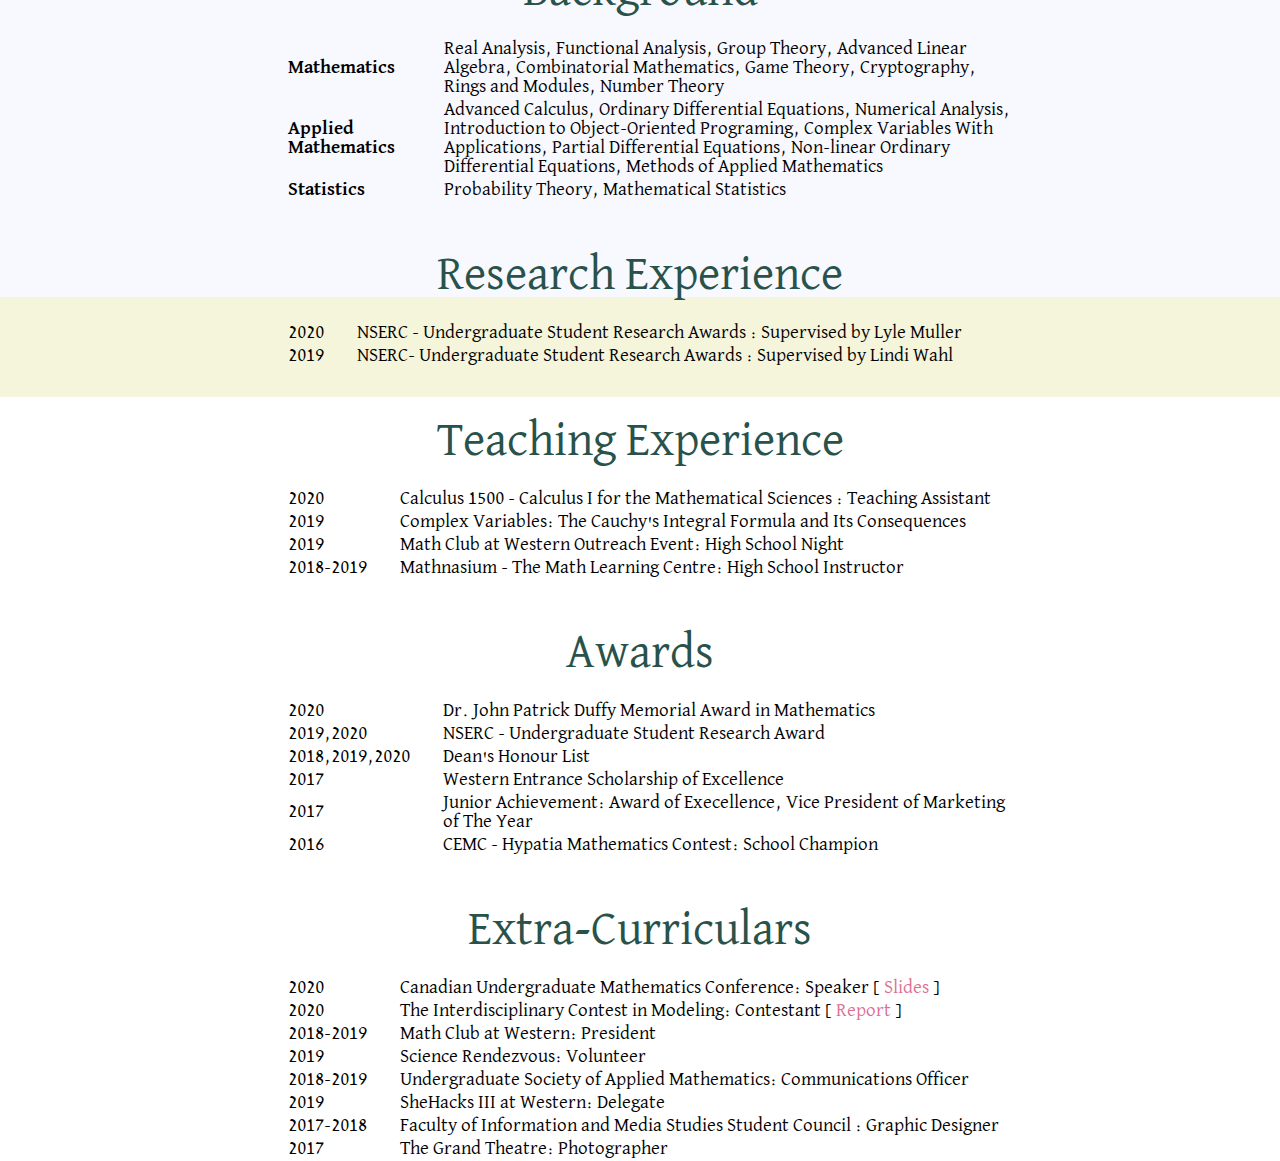
==== commit 046c384e: "bog" ====
--- a/about.html
+++ b/about.html
@@ -7,8 +7,35 @@
     <link href="https://fonts.googleapis.com/css2?family=David+Libre&display=swap" rel="stylesheet">
     <link href="https://fonts.googleapis.com/css2?family=Piazzolla:ital,wght@1,600&display=swap" rel="stylesheet">
     <link href="https://fonts.googleapis.com/css2?family=Abril+Fatface&display=swap" rel="stylesheet">
-    <link rel="stylesheet" href="styles.css">
+    <link rel="stylesheet" href="styles2.css">
   </head>
+  <style>
+* {
+box-sizing: border-box;
+}
+
+/* Create two equal columns that floats next to each other */
+.column {
+float: left;
+width: 50%;
+padding: 10px;
+/* height: 300px; /* Should be removed. Only for demonstration */ */
+}
+
+/* Clear floats after the columns */
+.row:after {
+content: "";
+display: table;
+clear: both;
+}
+
+/* Responsive layout - makes the two columns stack on top of each other instead of next to each other */
+@media screen and (max-width: 600px) {
+.column {
+  width: 100%;
+}
+}
+</style>
   <body>
     <div class="container">
             <!-- NAVBAR-->
@@ -23,6 +50,9 @@
                       <div class="nav-link-wrapper">
                           <a href="about.html">About</a>
                       </div>
+                      <div class="nav-link-wrapper">
+                          <a href="blog.html">blog</a>
+                      </div>
                 </div>
               <div class="rightside">
                       <div class="brand">
@@ -33,6 +63,25 @@
             <!-- CONTENT -->
             <div class="content-wrapper" >
               <div class="name"> <span style="font-size: 3.5em; font-family: Abril Fatface"> About Me </span> </div>
+              <div class="row">
+
+                        <div class="column" style="background-color:#F8F8FF;">
+                          <div class="subtitles">
+                          <p> I first became fastinated with mathematics when I was in a first-year introductory calculus class. I was a media studies student at the time,
+                            so it was a big change for me. I was able to find ways to integrate (hah!) my creative side and my busy schedule as a mathematics student. In my free time,
+                          I am an illustrator, a painter, and a graphic designer. One of my goals as a future academic is to ultilize my design background in order to make mathematics accessible and interesting. </p>
+                        </div>
+                       </div>
+                       <div class="column" style="background-color:#F8F8FF;">
+
+                         <div class="aboutimg">
+                         <img src="images/about.png" alt="My leg." class="responsive">
+                         </div>
+
+                       </div>
+
+           </div>
+
                <!-- <div class="aboutprofile">
                 <p> I first became fastinated with math when I was in my first year at Western University, so I switched my major from media studies to applied math, as I saw the power in applications of math in everyday life.  When I'm not doing math, I am an illustrator, a graphic designer, and a photographer. </p>
              </div> -->
--- a/styles2.css
+++ b/styles2.css
@@ -0,0 +1,238 @@
+/*Master style*/
+body{
+  margin: 0px;
+}
+.responsive{
+  width: 70%;
+  height: auto;
+}
+
+.highlightme {background-color: ghostwhite;}
+
+.container{
+  display: grid;
+  grid-template-columns: 1fr;
+  background-color: Beige;
+}
+
+.sticky {
+  position: fixed;
+  top: 0;
+  width: 100%;
+}
+
+.sticky + .content-wrapper {
+  padding-top: 60px;
+}
+
+a:link{
+     color: PaleVioletRed;
+     text-decoration: none;
+}
+
+a:hover{
+     color: LightCoral;
+     text-decoration: none;
+}
+a:visited{
+  color: PaleVioletRed;
+  text-decoration: line-through;
+}
+
+
+/* NAVBAR*/
+
+.nav-wrapper{
+  font-family: 'David Libre', sans-serif;
+  display: flex;
+  justify-content: space-between;
+  padding: 30px;
+  background-color: #94A187;
+}
+
+.leftside{
+    display: flex;
+}
+
+
+.nav-wrapper > .leftside > div{
+    margin-right: 20px;
+    font-size: 0.9em;
+    text-transform: uppercase;
+}
+
+.nav-link-wrapper{
+  height: 22px;
+  border-bottom: 1px solid transparent;
+  transition: border-bottom 0.5s;
+}
+
+.nav-link-wrapper a {
+  color: #29524A;
+  text-decoration: none;
+  transition: color 0.5s;
+}
+
+.nav-link-wrapper:hover {
+  border-bottom: 1px solid black;
+}
+
+.nav-link-wrapper a:hover {
+    color: Teal;
+}
+
+/* Content */
+.content-wrapper{
+  font-family: 'David Libre', sans-serif;
+  /* display: grid;
+  grid-template-columns: 1fr; */
+  background-color: #F8F8FF;
+  margin-bottom: 100px;
+}
+
+.name{
+  /* font-family: 'Abril Fatface', sans-serif; */
+  margin-top: 50px;
+  margin-bottom: 20px;
+  margin-left: 9%;
+  text-align: left;
+  /* font-size: 3.5em; */
+  color: #29524A;
+  font-weight: bold;
+  /* text-transform: uppercase; */
+}
+
+
+.title{
+  margin-top: 50px;
+  margin-bottom: 20px;
+  text-align: center;
+  font-size: 3em;
+  color: #29524A;
+}
+
+.subtitles {
+  max-width: 30em;
+  margin-left: auto;
+  margin-right: 5%;
+  font-size: 1.5em;
+  color: black;
+  padding-top: 15%;
+
+}
+.subtitles p{
+  text-align: left;
+}
+
+.container > .content-wrapper > .profile-wrapper > .subtitles a:link{
+    color: CadetBlue;
+    text-decoration: none;
+}
+.container > .content-wrapper > .profile-wrapper > .subtitles a:hover{
+    color: LightCoral;
+    text-decoration: none;
+}
+.container > .content-wrapper > .profile-wrapper > .subtitles a:visited{
+    color: PaleVioletRed;
+    text-decoration: line-through;
+}
+
+table.center {
+  margin-left:20%;
+  margin-right:20%;
+}
+
+table{
+  font-size: 1.2em;
+  margin-bottom: 50px;
+}
+
+tr, td {
+  padding-left: 30px;
+}
+
+tr:hover{
+  background-color: LemonChiffon;
+}
+
+.footer-wrapper{
+  position: relative;
+  width: 100%;
+  font-family: 'Piazzolla', sans-serif;
+}
+.footer-wrapper > img{
+  display: block;
+  width: 100%;
+  height: auto;
+}
+
+.overlay {
+  position: absolute;
+  top: 0;
+  bottom: 0;
+  left: 0;
+  right: 0;
+  height: 100%;
+  width: 100%;
+  opacity: 0;
+  transition: .5s ease;
+  background-color: Teal;
+}
+
+.footer-wrapper:hover .overlay {
+  opacity: 1;
+}
+
+.footer-text {
+  margin: 30px;
+  position: absolute;
+  top: 50%;
+  left: 50%;
+  transform: translate(-50%, -50%);
+  -ms-transform: translate(-50%, -50%);
+  border-bottom: 1px solid #94A187;
+}
+
+.footer-text p{
+  text-align: center;
+  color: #29524A;
+  font-size: 20px;
+}
+
+
+/* ABOUT ME */
+
+.aboutimg{
+  display: block;
+  width: 70%;
+  margin-left: auto;
+  margin-right: 30%;
+}
+
+.aboutprofile > p {
+  text-align: left;
+  font-size: 1.2em;
+  max-width: 50em;
+  margin-left: auto;
+  margin-right: auto;
+}
+
+.aboutprofile > table {
+  background-color: PowderBlue;
+  padding: 30px;
+}
+
+.aboutprofile > table tr:hover{
+  text-decoration: line-through;
+}
+
+.aboutprofile > h1{
+  text-decoration: underline;
+}
+
+h1{
+  text-align: center;
+  color: Teal;
+  margin-top: 30px;
+  margin-bottom: 30px;
+}
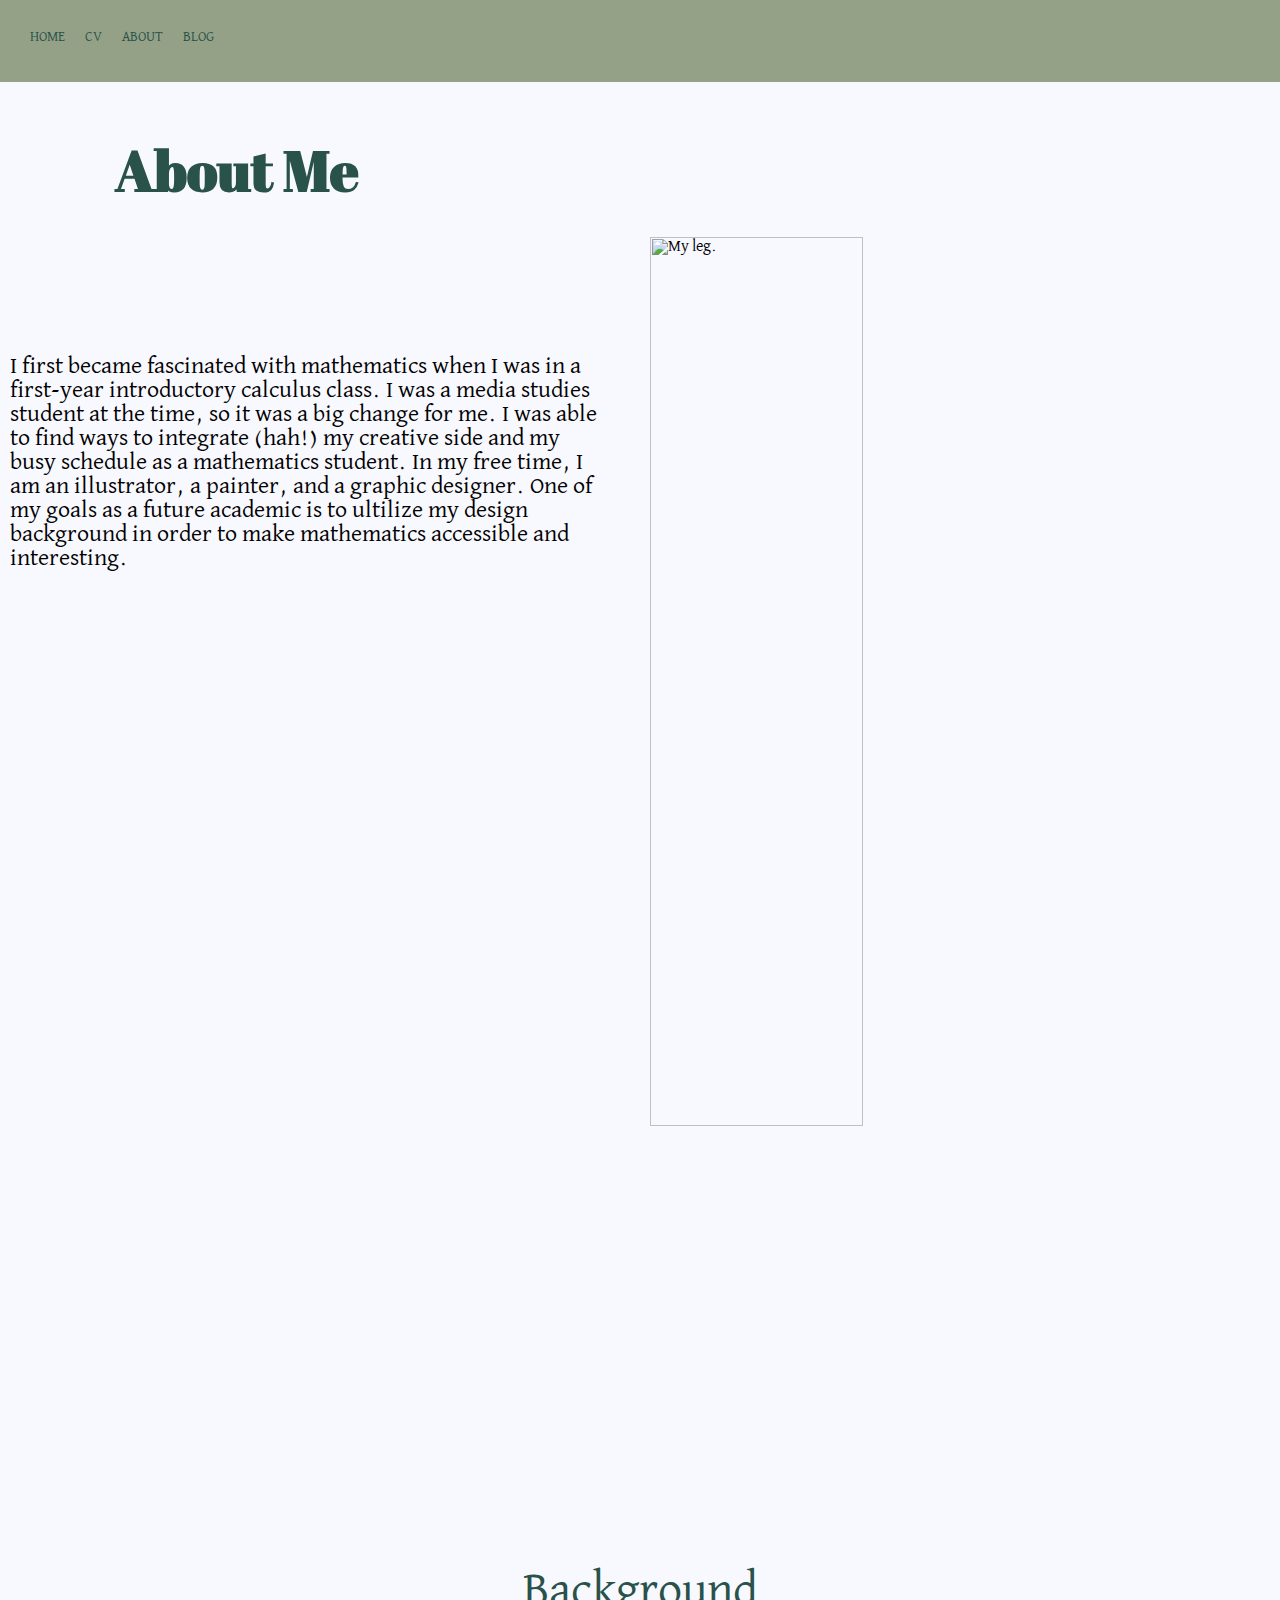
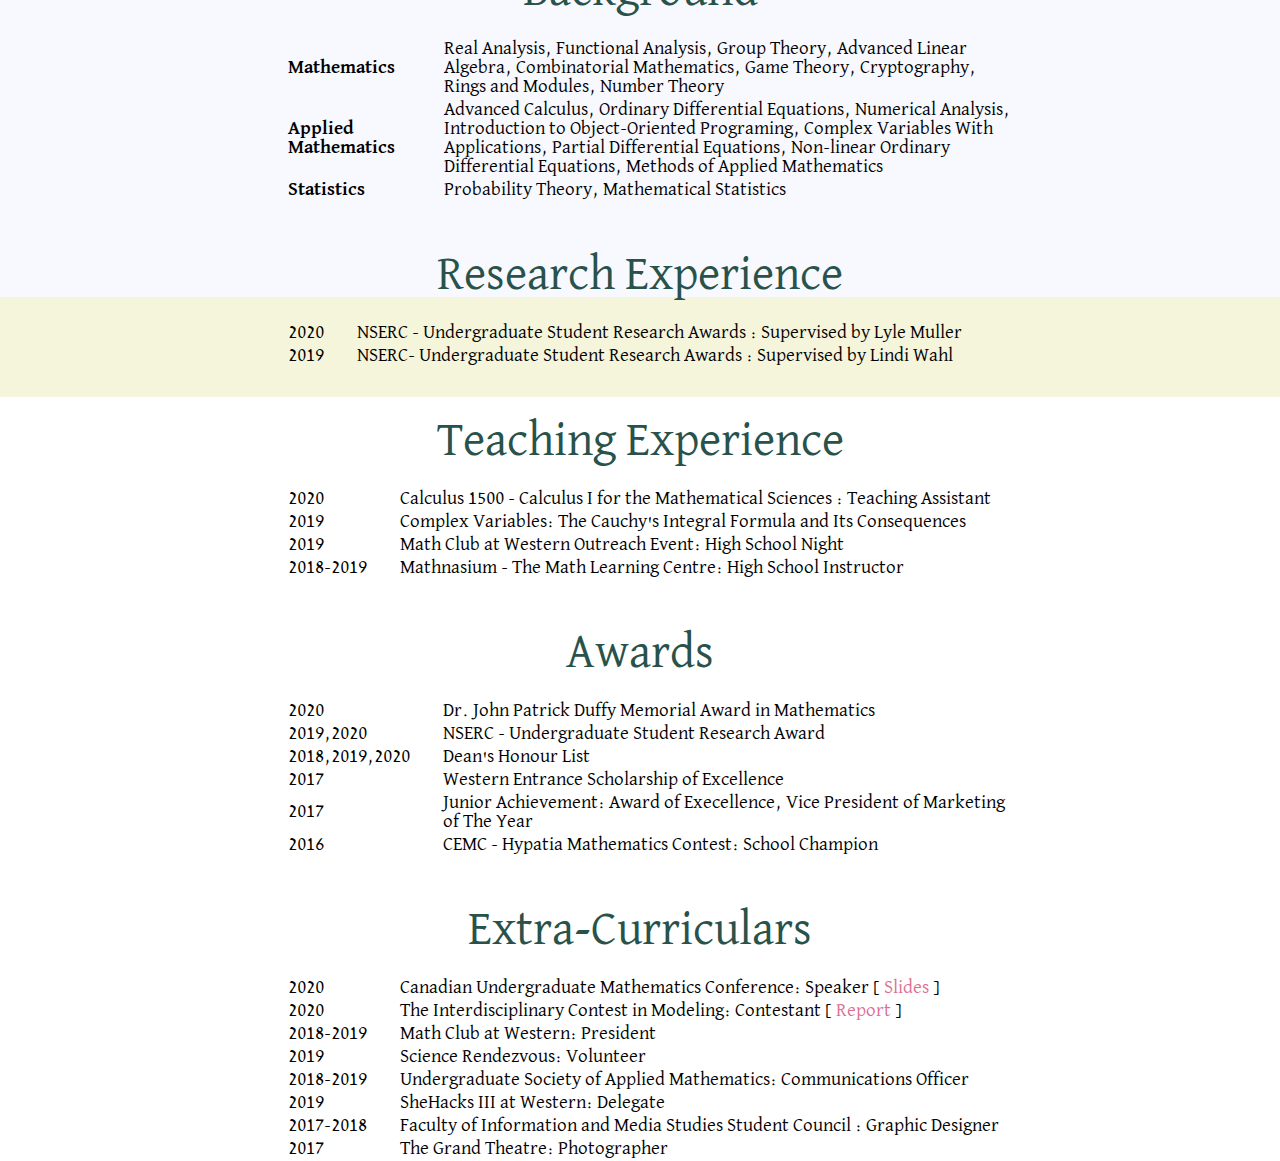
==== commit d6c1cead: "fixed typo" ====
--- a/about.html
+++ b/about.html
@@ -67,7 +67,7 @@
 
                         <div class="column" style="background-color:#F8F8FF;">
                           <div class="subtitles">
-                          <p> I first became fastinated with mathematics when I was in a first-year introductory calculus class. I was a media studies student at the time,
+                          <p> I first became fascinated with mathematics when I was in a first-year introductory calculus class. I was a media studies student at the time,
                             so it was a big change for me. I was able to find ways to integrate (hah!) my creative side and my busy schedule as a mathematics student. In my free time,
                           I am an illustrator, a painter, and a graphic designer. One of my goals as a future academic is to ultilize my design background in order to make mathematics accessible and interesting. </p>
                         </div>
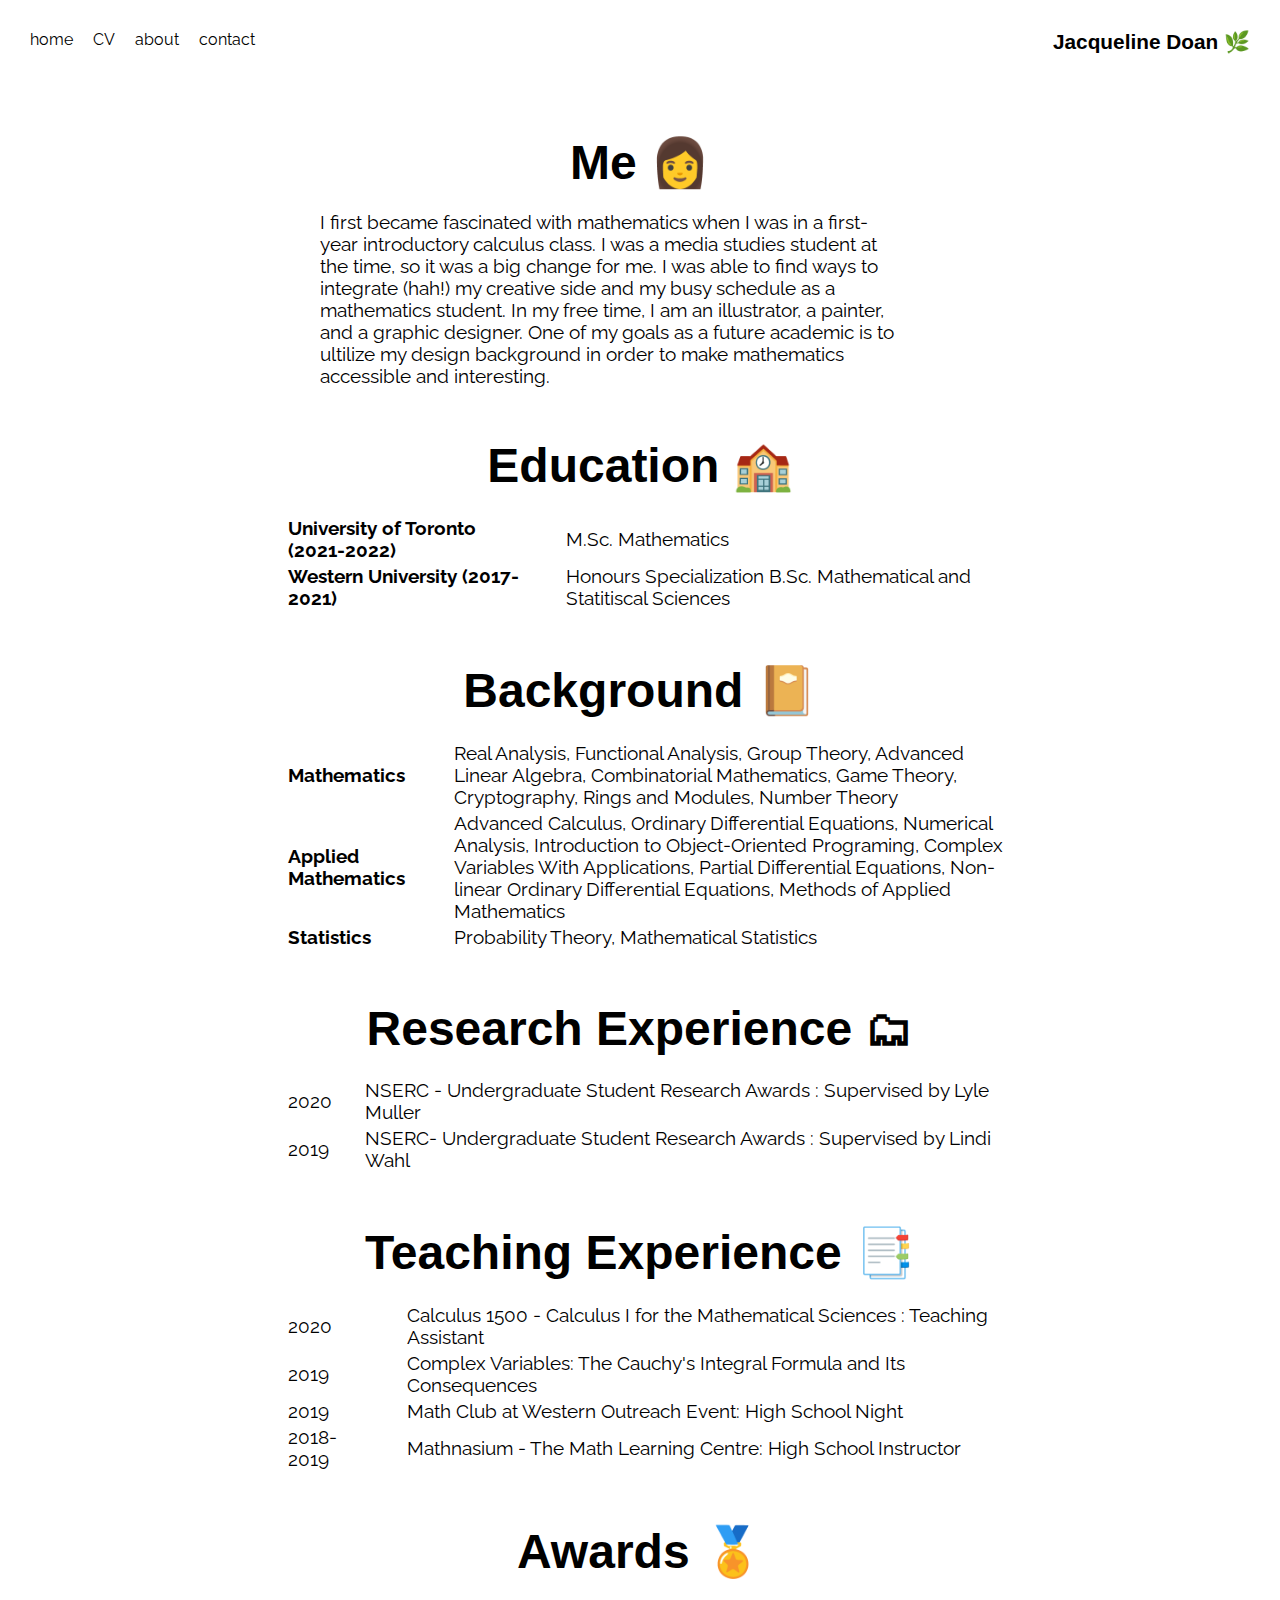
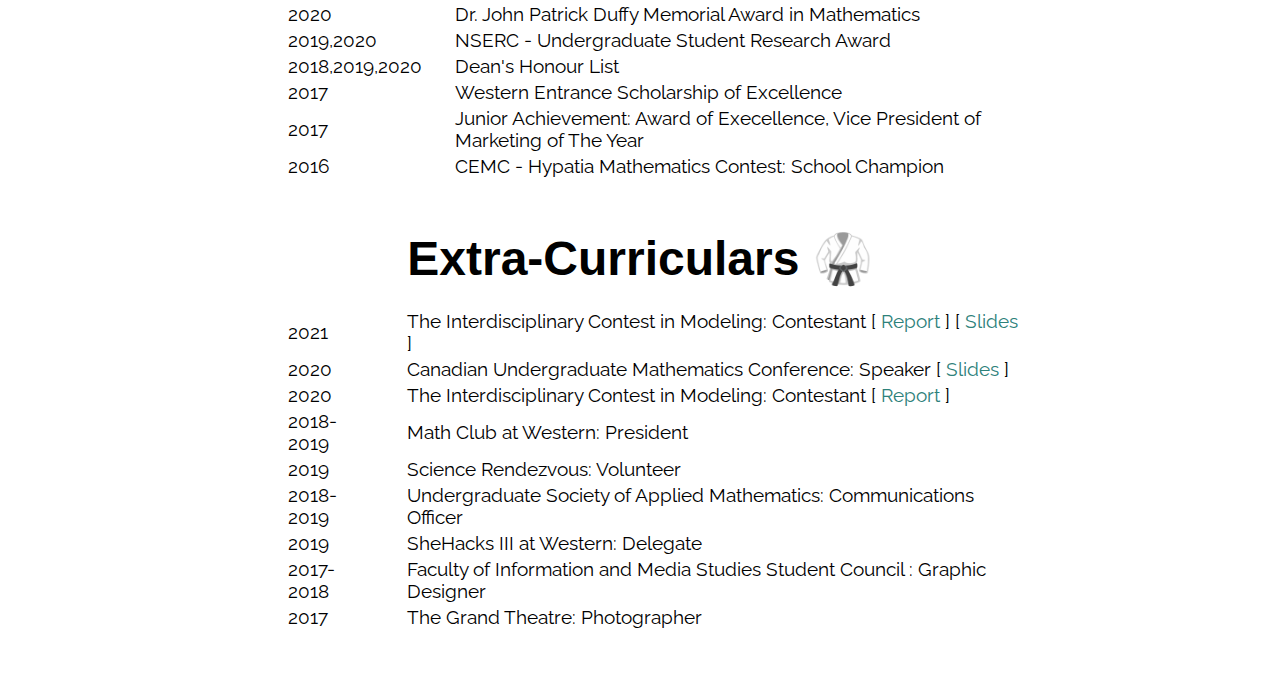
==== commit 3691dc3b: "new website" ====
--- a/about.html
+++ b/about.html
@@ -1,4 +1,4 @@
-</<!DOCTYPE html>
+<!DOCTYPE html>
 <html lang="en" dir="ltr">
   <head>
     <meta charset="utf-8">
@@ -7,8 +7,11 @@
     <link href="https://fonts.googleapis.com/css2?family=David+Libre&display=swap" rel="stylesheet">
     <link href="https://fonts.googleapis.com/css2?family=Piazzolla:ital,wght@1,600&display=swap" rel="stylesheet">
     <link href="https://fonts.googleapis.com/css2?family=Abril+Fatface&display=swap" rel="stylesheet">
-    <link rel="stylesheet" href="styles2.css">
-  </head>
+    <link rel="preconnect" href="https://fonts.gstatic.com"> 
+    <link href="https://fonts.googleapis.com/css2?family=Raleway&display=swap" rel="stylesheet">
+    <link href="https://fonts.googleapis.com/css2?family=Libre+Baskerville&family=Roboto&display=swap" rel="stylesheet">
+    <link rel="stylesheet" href="styles.css">
+ 
   <style>
 * {
 box-sizing: border-box;
@@ -19,7 +22,7 @@
 float: left;
 width: 50%;
 padding: 10px;
-/* height: 300px; /* Should be removed. Only for demonstration */ */
+/* height: 300px; /* Should be removed. Only for demonstration */ 
 }
 
 /* Clear floats after the columns */
@@ -36,58 +39,72 @@
 }
 }
 </style>
+</head>
   <body>
     <div class="container">
             <!-- NAVBAR-->
             <div class="nav-wrapper" id="myHeader">
                 <div class="leftside">
                       <div class="nav-link-wrapper">
-                          <a href="index.html">Home</a>
+                          <a href="index.html">home</a>
                       </div>
                       <div class="nav-link-wrapper">
                           <a href="CVweb.pdf">CV</a>
                       </div>
                       <div class="nav-link-wrapper">
-                          <a href="about.html">About</a>
+                          <a href="about.html">about</a>
                       </div>
                       <div class="nav-link-wrapper">
-                          <a href="blog.html">blog</a>
-                      </div>
+                        <a href="contact.html">contact</a>
+                    </div>
                 </div>
               <div class="rightside">
-                      <div class="brand">
-                        <div> </div>
-                      </div>
+                  <div class="name">  Jacqueline Doan &#x1F33F;</div>
               </div>
             </div>
             <!-- CONTENT -->
-            <div class="content-wrapper" >
-              <div class="name"> <span style="font-size: 3.5em; font-family: Abril Fatface"> About Me </span> </div>
-              <div class="row">
-
-                        <div class="column" style="background-color:#F8F8FF;">
+            <div class="aboutcontent-wrapper" >
+              <!-- <div class="row">
+                        <div class="column" >
                           <div class="subtitles">
-                          <p> I first became fascinated with mathematics when I was in a first-year introductory calculus class. I was a media studies student at the time,
-                            so it was a big change for me. I was able to find ways to integrate (hah!) my creative side and my busy schedule as a mathematics student. In my free time,
-                          I am an illustrator, a painter, and a graphic designer. One of my goals as a future academic is to ultilize my design background in order to make mathematics accessible and interesting. </p>
+                          <p>  </p>
                         </div>
                        </div>
-                       <div class="column" style="background-color:#F8F8FF;">
-
+                       <div class="column" >
                          <div class="aboutimg">
                          <img src="images/about.png" alt="My leg." class="responsive">
                          </div>
 
                        </div>
 
-           </div>
+                </div> -->
 
                <!-- <div class="aboutprofile">
                 <p> I first became fastinated with math when I was in my first year at Western University, so I switched my major from media studies to applied math, as I saw the power in applications of math in everyday life.  When I'm not doing math, I am an illustrator, a graphic designer, and a photographer. </p>
-             </div> -->
+             </div>  U+200D U+2695 U+FE0F -->
+             <div class="title"> Me &#x1F469; </div>
+             <div class="asub"> 
+               <p>I first became fascinated with mathematics when I was in a first-year introductory calculus class. I was a media studies student at the time,
+               so it was a big change for me. I was able to find ways to integrate (hah!) my creative side and my busy schedule as a mathematics student. In my free time,
+             I am an illustrator, a painter, and a graphic designer. One of my goals as a future academic is to ultilize my design background in order to make mathematics accessible and interesting. 
+               </p>
+            </div>
              <div class="cvsum-wrapper">
-               <div class="title"> Background </div>
-                 <div class"experiences">
+              <div class="title"> Education &#x1F3EB; </div>
+                 
+              <table class="center">
+                <tr>
+                  <td> <b> University of Toronto (2021-2022) </b> </td>
+                  <td> M.Sc. Mathematics  </td>
+                  </tr>   
+                <tr>
+                    <td> <b> Western University (2017-2021) </b> </td>
+                    <td> Honours Specialization B.Sc. Mathematical and Statitiscal Sciences  </td>
+                    </tr>
+                    
+                </table>
+               <div class="title"> Background &#x1F4D4; </div>
+                 
                      <table class="center">
                            <tr>
                            <td> <b> Mathematics </b> </td>
@@ -102,9 +119,9 @@
                          <td> Probability Theory, Mathematical Statistics </td>
                        </tr>
                        </table>
-                     </div>
-                 <div class="title"> Research Experience </div>
-                   <div class"experiences">
+                     
+                 <div class="title"> Research Experience &#x1F5C2; </div>
+                   
                        <table class="center">
                              <tr>
                              <td>2020</td>
@@ -115,9 +132,9 @@
                              <td> NSERC- Undergraduate Student Research Awards : Supervised by Lindi Wahl</td>
                            </tr>
                          </table>
-                       </div>
-                 <div class="title"> Teaching Experience </div>
-                 <div class="experiences">
+                       
+                 <div class="title"> Teaching Experience &#x1F4D1; </div>
+                 
                      <table class="center" >
                        <tr>
                        <td> 2020 </td> <td> Calculus 1500 - Calculus I for the Mathematical Sciences : Teaching Assistant </td>
@@ -132,9 +149,9 @@
                        <td> 2018-2019 </td> <td> Mathnasium - The Math Learning Centre: High School Instructor </td>
                        </tr>
                      </table>
-                 </div>
-                 <div class="title"> Awards </div>
-                 <div class="experiences">
+                 
+                 <div class="title"> Awards &#x1F3C5;	 </div>
+                 
                    <table class="center" >
                      <tr>
                      <td> 2020 </td> <td> Dr. John Patrick Duffy Memorial Award in Mathematics </td>
@@ -155,15 +172,18 @@
                      <td> 2016 </td> <td> CEMC - Hypatia Mathematics Contest: School Champion </td>
                      </tr>
                    </table>
-                 </div>
-                 <div class="title"> Extra-Curriculars </div>
-                 <div class="experiences">
+                 
+                 <div class="title"> Extra-Curriculars &#x1F94B; </div>
+                 
                    <table class="center" >
+                    <tr>
+                      <td> 2021 </td> <td> The Interdisciplinary Contest in Modeling: Contestant [<a href="ICM2.pdf"> Report </a>] [<a href="ICM2s.pdf"> Slides </a>] </td>
+                      </tr>
                      <tr>
                      <td> 2020 </td> <td> Canadian Undergraduate Mathematics Conference: Speaker [<a href="CUMC2020.pdf"> Slides </a>] </td>
                      </tr>
                      <tr>
-                     <td> 2020 </td> <td> The Interdisciplinary Contest in Modeling: Contestant [ <a href="ICM.pdf"> Report </a>]</td>
+                     <td> 2020 </td> <td> The Interdisciplinary Contest in Modeling: Contestant [<a href="ICM.pdf"> Report </a>]</td>
                      </tr>
                      <tr>
                      <td> 2018-2019 </td> <td> Math Club at Western: President </td>
@@ -183,36 +203,11 @@
                      <td> 2017 </td> <td> The Grand Theatre: Photographer </td>
                      </tr>
                    </table>
-                 </div>
+                 
              </div>
 
 
             </div>
-
-            <!-- PORTFOLIO -->
-               <!-- <div class="portfolio">
-                  <div class="col1">
-                    <img src="images/background1.jpg">
-                    <img src="images/background4.jpg">
-                    <img src="images/backgroundmath1.jpg">
-                    <img src="images/profile6.jpg">
-                    <img src="images/background9.jpg">
-                  </div>
-                  <div class="col2">
-                    <img src="images/background2.jpg">
-                    <img src="images/background5.jpg">
-                    <img src="images/background6.jpg">
-                    <img src="images/background8.jpg">
-                    <img src="images/profile4.png"> </div>
-                  <div class="col3">
-                    <img src="images/background3.jpg">
-                    <img src="images/profile2.jpg">
-                    <img src="images/background7.jpg">
-                    <img src="images/background10.jpg">
-                    <img src="images/profile5.jpg">
-                    <img src="images/background11.jpg">
-                    </div>
-                </div> -->
           </div>
 </div>
 
--- a/styles.css
+++ b/styles.css
@@ -0,0 +1,256 @@
+/*Master style*/
+body{
+  margin: 0px;
+}
+.responsive{
+  width: 70%;
+  height: auto;
+}
+
+.highlightme {background-color: rgb(255, 253, 151);}
+
+.container{
+  display: grid;
+  grid-template-columns: 1fr;
+}
+
+.sticky {
+  position: fixed;
+  top: 0;
+  width: 100%;
+}
+
+.sticky + .content-wrapper {
+  padding-top: 60px;
+}
+
+a:link{
+     color: rgb(45, 129, 122);
+     text-decoration: none;
+}
+a:hover{
+     color: LightCoral;
+     text-decoration: none;
+}
+a:visited{
+  color: rgb(45, 129, 122);
+} 
+
+
+/* NAVBAR*/
+
+.nav-wrapper{
+  font-family: raleway, sans-serif;
+  display: flex;
+  justify-content: space-between;
+  padding: 30px;
+  background-color: rgb(255, 255, 255);
+}
+
+.leftside{
+    display: flex;
+}
+
+.rightside{
+  display: flex;
+}
+
+
+.nav-wrapper > .leftside > div{
+    margin-right: 20px;
+    font-size: 1em;
+    /* text-transform: uppercase; */
+}
+
+.nav-wrapper > .rightside > p {
+  font-family: Arial, sans-serif;
+  font-weight:700;
+  margin-right: 20px;
+  font-size: 1.3em;
+}
+
+.nav-link-wrapper{
+  height: 22px;
+  border-bottom: 1px solid transparent;
+  transition: border-bottom 0.5s;
+}
+
+.nav-link-wrapper a {
+  color: #000000;
+  text-decoration: none;
+  transition: color 0.5s;
+}
+
+/* .nav-link-wrapper:hover {
+  border-bottom: 1px solid black;
+} */
+
+.nav-link-wrapper a:hover {
+    color: rgb(0, 0, 0);
+    text-shadow: 3px 2px rgb(255, 246, 121);
+}
+
+/* Content */
+.content-wrapper{
+  font-family: 'raleway', sans-serif;
+  /* display: grid;
+  grid-template-columns: 1fr; */
+}
+
+.aboutcontent-wrapper{
+  font-family: 'raleway', sans-serif;
+  /* display: grid;
+  grid-template-columns: 1fr; */
+}
+
+.name{
+  font-family: Arial, sans-serif;
+  font-weight:700;
+  /* text-transform: uppercase; */
+  font-size: 1.3em;
+  color: #000000 ;
+}
+.profile-wrapper{
+  position: fixed;
+  top: 50%;
+  left: 50%;
+  transform: translate(-50%,-50%);
+}
+.greet{
+  text-align: center;
+  font-size:3.5em;
+  font-family: "arial";
+  font-weight: bold;
+  color: #000000;
+}
+.sub{
+  text-align: center;
+  font-family: raleway, sans-serif;
+  font-weight: lighter;
+  max-width: 45em;
+  font-size: 1em;
+}
+
+
+
+.profile-img img {
+  display: block;
+  margin-left: auto;
+  margin-right: auto;
+  margin-bottom: 50px;
+  margin-top: 50px;
+  box-shadow: 10px 10px 5px grey;
+  }
+
+
+.title{
+  font-family: Arial, Helvetica, sans-serif;
+  font-weight: bold;
+  margin-top: 50px;
+  margin-bottom: 20px;
+  text-align: center;
+  font-size: 3em;
+  color: #000000;
+}
+
+.asub{
+  margin-left: 25%;
+  margin-right: 25%;
+  text-align: left;
+  max-width: 30em;
+  font-size: 1.2em;
+}
+
+table.center {
+  margin-left:20%;
+  margin-right:20%;
+}
+
+table{
+  font-size: 1.2em;
+  margin-bottom: 50px;
+}
+
+tr, td {
+  padding-left: 30px;
+}
+
+tr:hover{
+  background-color: LemonChiffon;
+}
+
+.overlay {
+  position: absolute;
+  top: 0;
+  bottom: 0;
+  left: 0;
+  right: 0;
+  height: 100%;
+  width: 100%;
+  opacity: 0;
+  transition: .5s ease;
+  background-color: Teal;
+}
+
+
+
+/* ABOUT ME */
+
+
+
+.aboutimg{
+  display: block;
+  width: 70%;
+  margin-left: auto;
+  margin-right: 30%;
+}
+
+.aboutprofile > p {
+  text-align: left;
+  font-size: 1.2em;
+  max-width: 50em;
+  margin-left: auto;
+  margin-right: auto;
+}
+
+.aboutprofile > table {
+  background-color: PowderBlue;
+  padding: 30px;
+}
+
+.aboutprofile > table tr:hover{
+  text-decoration: line-through;
+}
+
+.aboutprofile > h1{
+  text-decoration: underline;
+}
+
+h1{
+  text-align: center;
+  color: Teal;
+  margin-top: 30px;
+  margin-bottom: 30px;
+}
+
+/*portfolio*/
+.portfolio{
+  display: grid;
+  grid-template-columns: 1fr 1fr 1fr;
+}
+
+.col1 img{
+  width: 100%;
+  height: auto;
+}
+
+.col2 img{
+  width: 100%;
+  height: auto;
+}
+
+
+.col3 img{
+  width: 100%;
+  height: auto;
+}
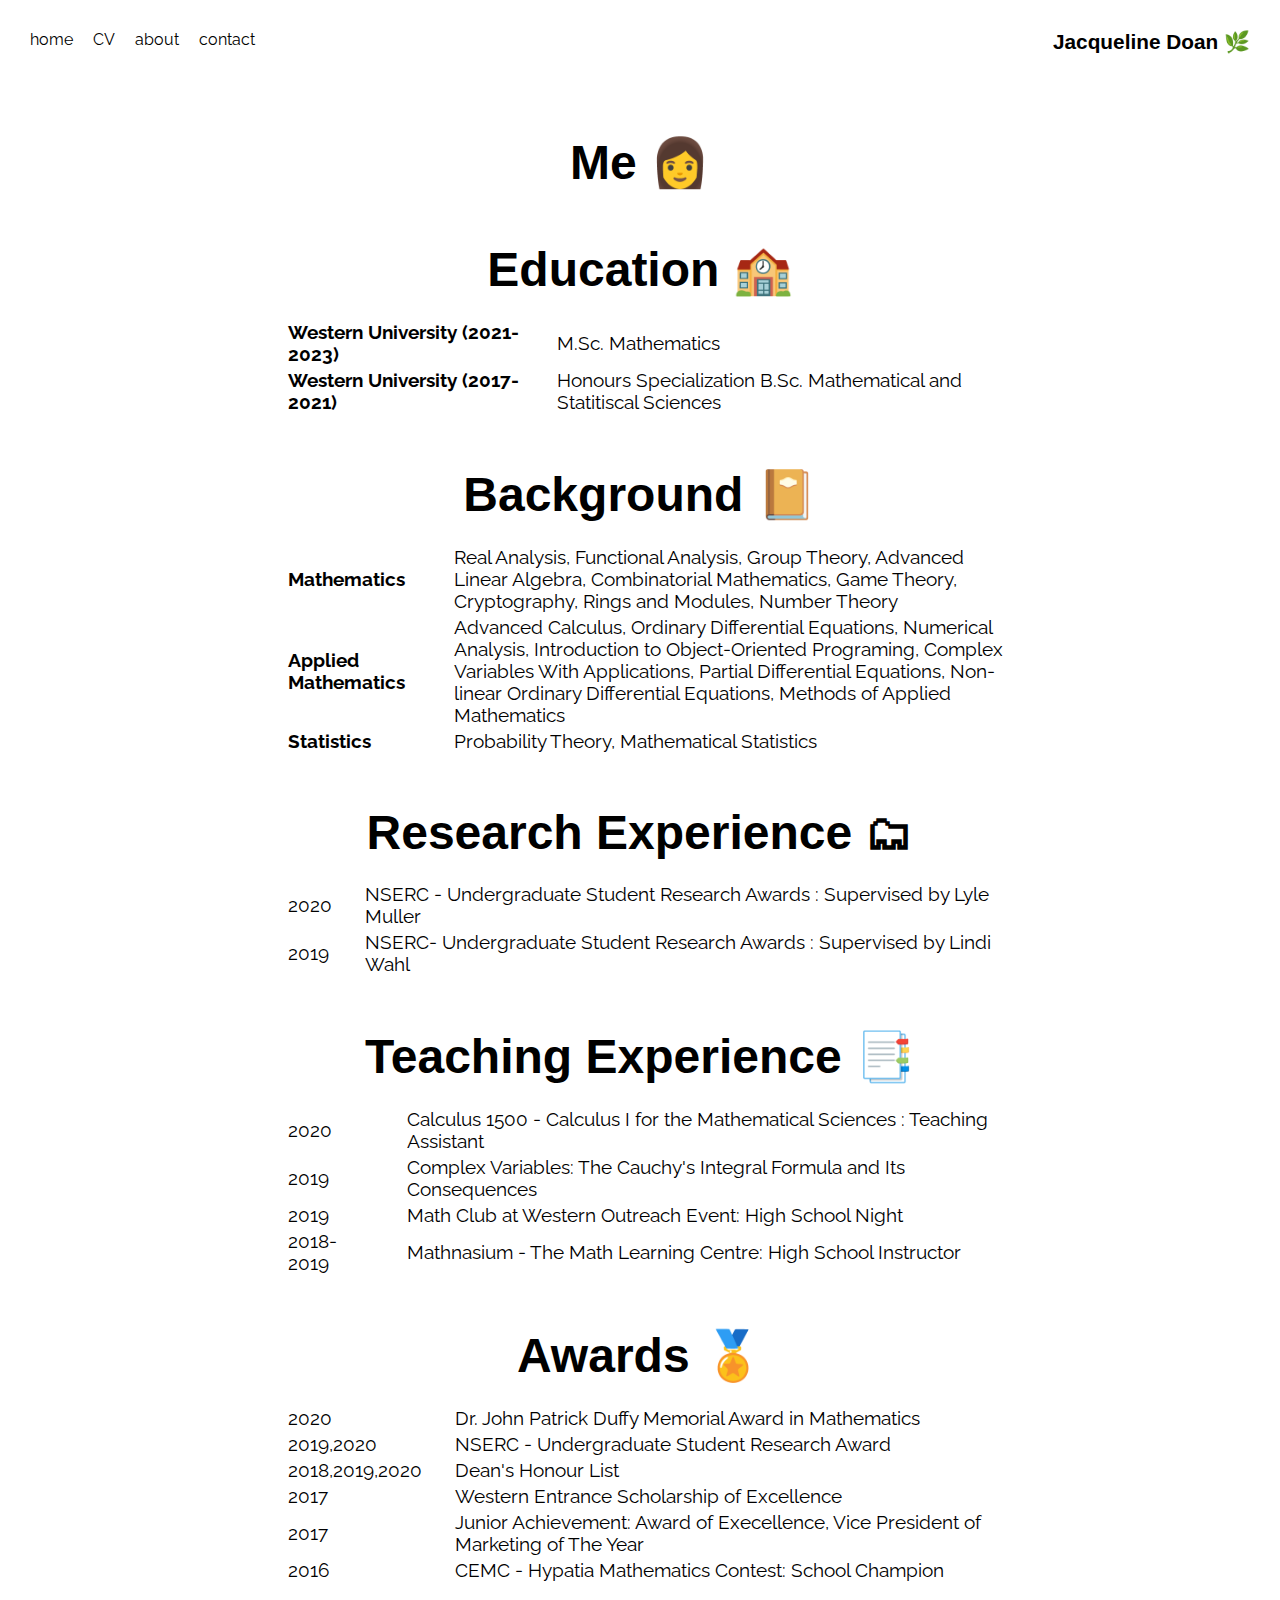
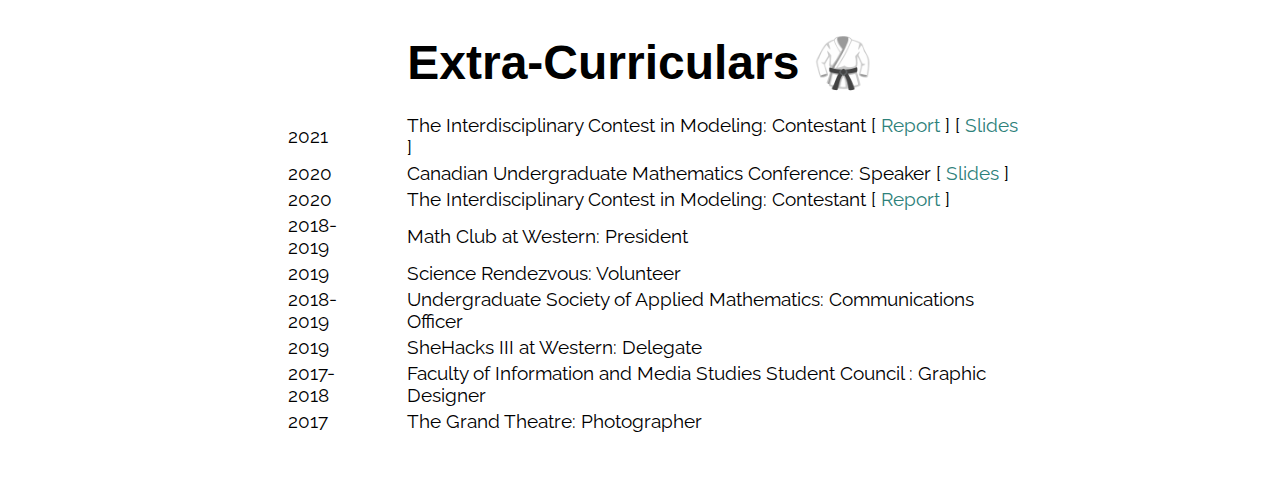
==== commit bbad682d: "Update about.html" ====
--- a/about.html
+++ b/about.html
@@ -84,17 +84,17 @@
              </div>  U+200D U+2695 U+FE0F -->
              <div class="title"> Me &#x1F469; </div>
              <div class="asub"> 
-               <p>I first became fascinated with mathematics when I was in a first-year introductory calculus class. I was a media studies student at the time,
+<!--                <p>I first became fascinated with mathematics when I was in a first-year introductory calculus class. I was a media studies student at the time,
                so it was a big change for me. I was able to find ways to integrate (hah!) my creative side and my busy schedule as a mathematics student. In my free time,
              I am an illustrator, a painter, and a graphic designer. One of my goals as a future academic is to ultilize my design background in order to make mathematics accessible and interesting. 
-               </p>
+               </p> -->
             </div>
              <div class="cvsum-wrapper">
               <div class="title"> Education &#x1F3EB; </div>
                  
               <table class="center">
                 <tr>
-                  <td> <b> University of Toronto (2021-2022) </b> </td>
+                  <td> <b> Western University (2021-2023) </b> </td>
                   <td> M.Sc. Mathematics  </td>
                   </tr>   
                 <tr>
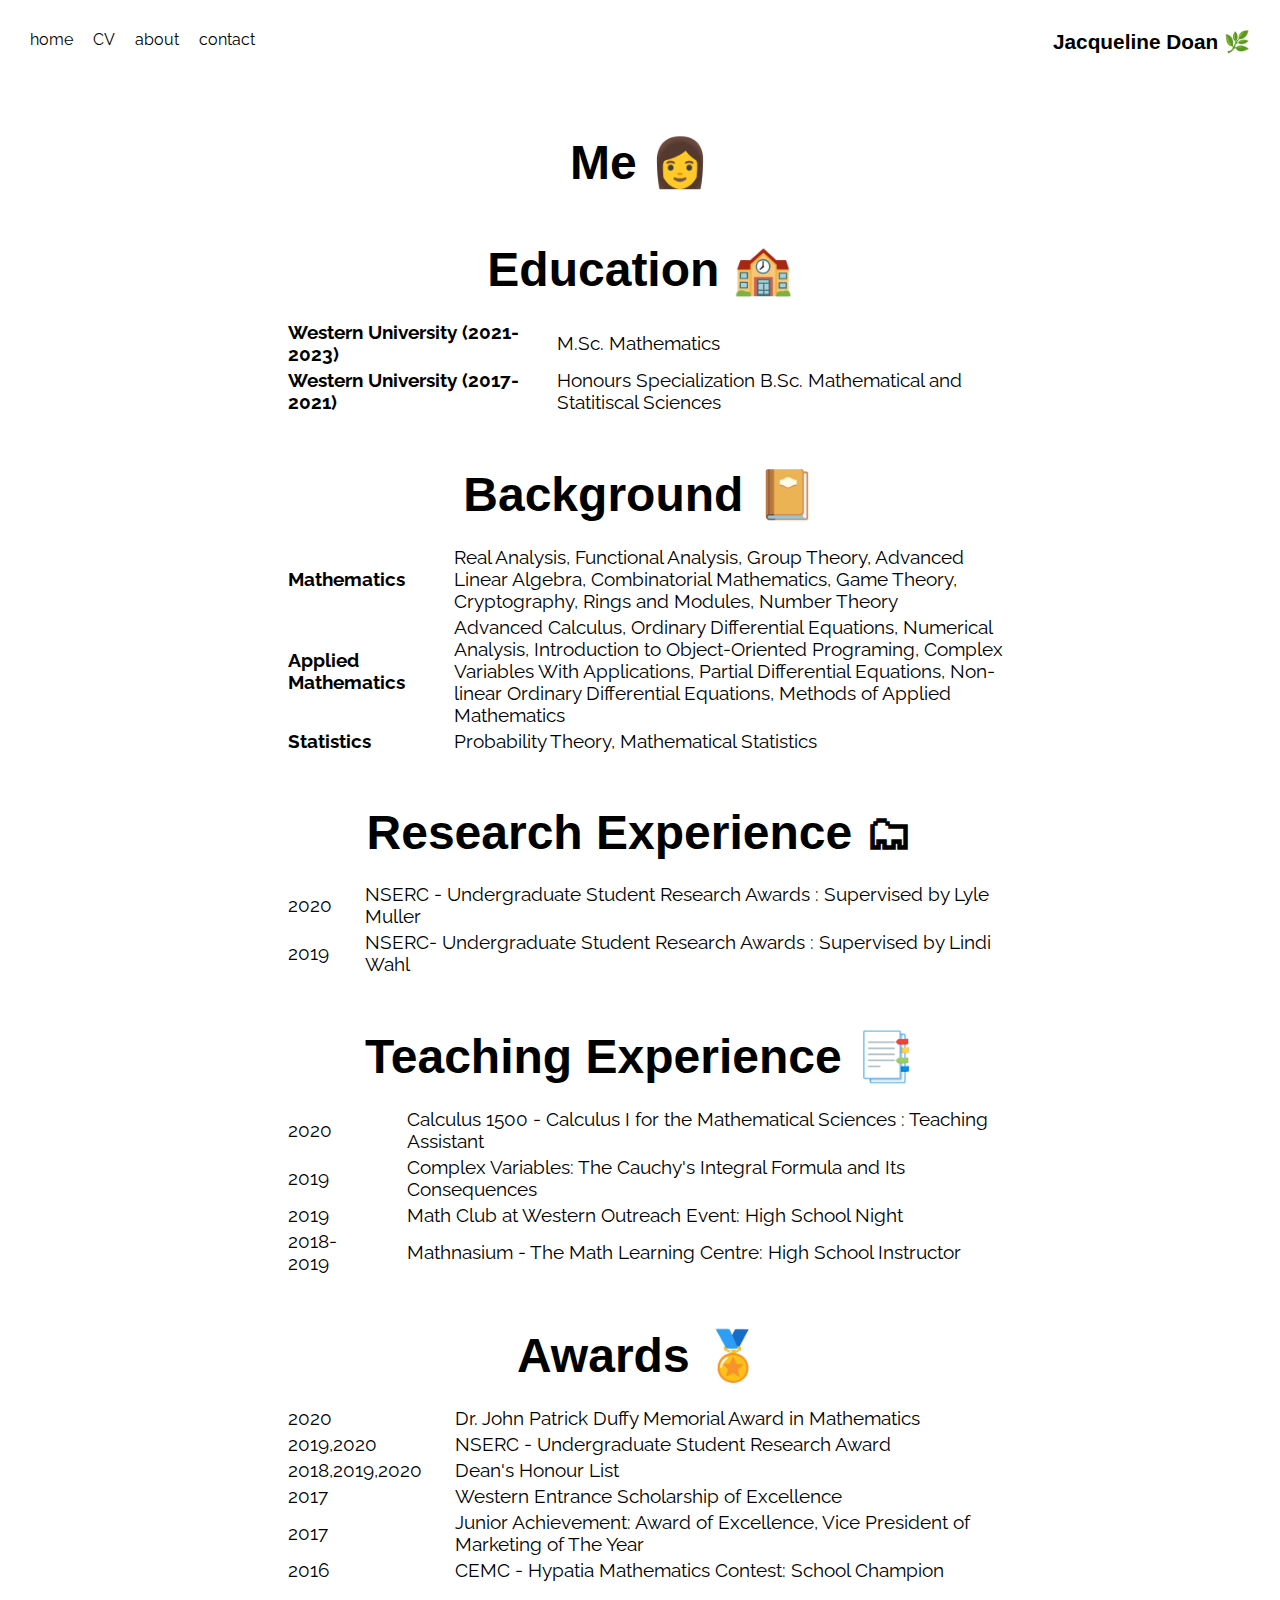
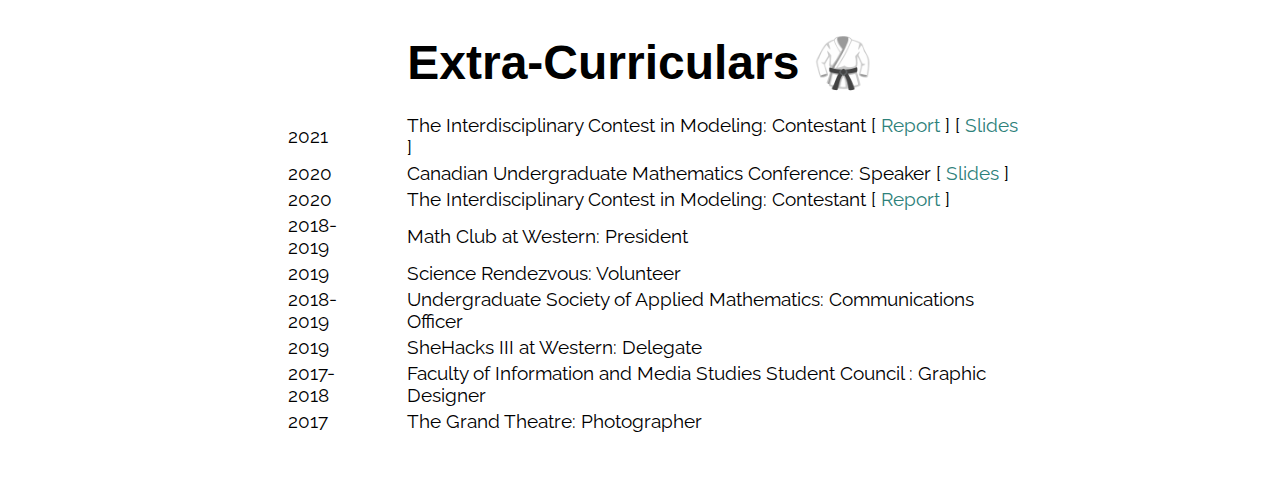
==== commit ba4282a3: "Update about.html" ====
--- a/about.html
+++ b/about.html
@@ -166,7 +166,7 @@
                      <td> 2017 </td> <td> Western Entrance Scholarship of Excellence </td>
                      </tr>
                      <tr>
-                     <td> 2017 </td> <td> Junior Achievement: Award of Execellence, Vice President of Marketing of The Year </td>
+                     <td> 2017 </td> <td> Junior Achievement: Award of Excellence, Vice President of Marketing of The Year </td>
                      </tr>
                      <tr>
                      <td> 2016 </td> <td> CEMC - Hypatia Mathematics Contest: School Champion </td>
